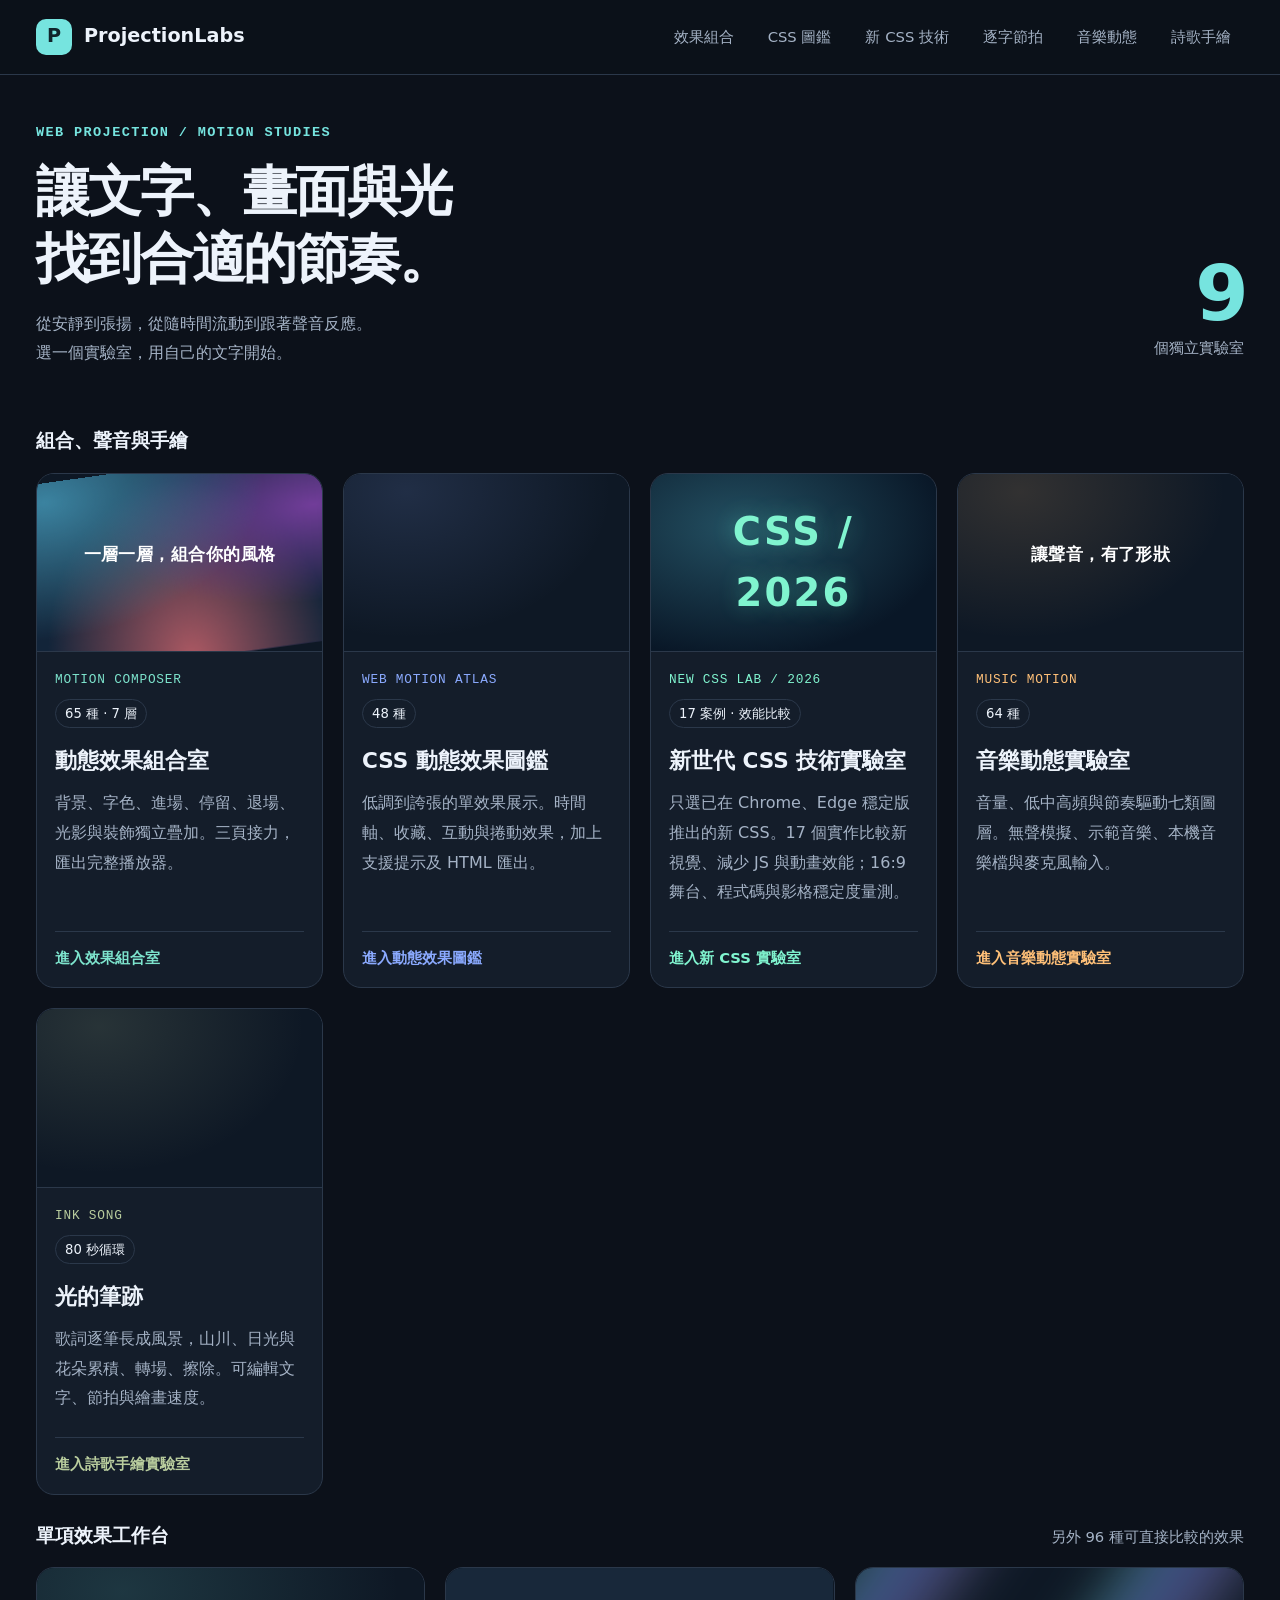
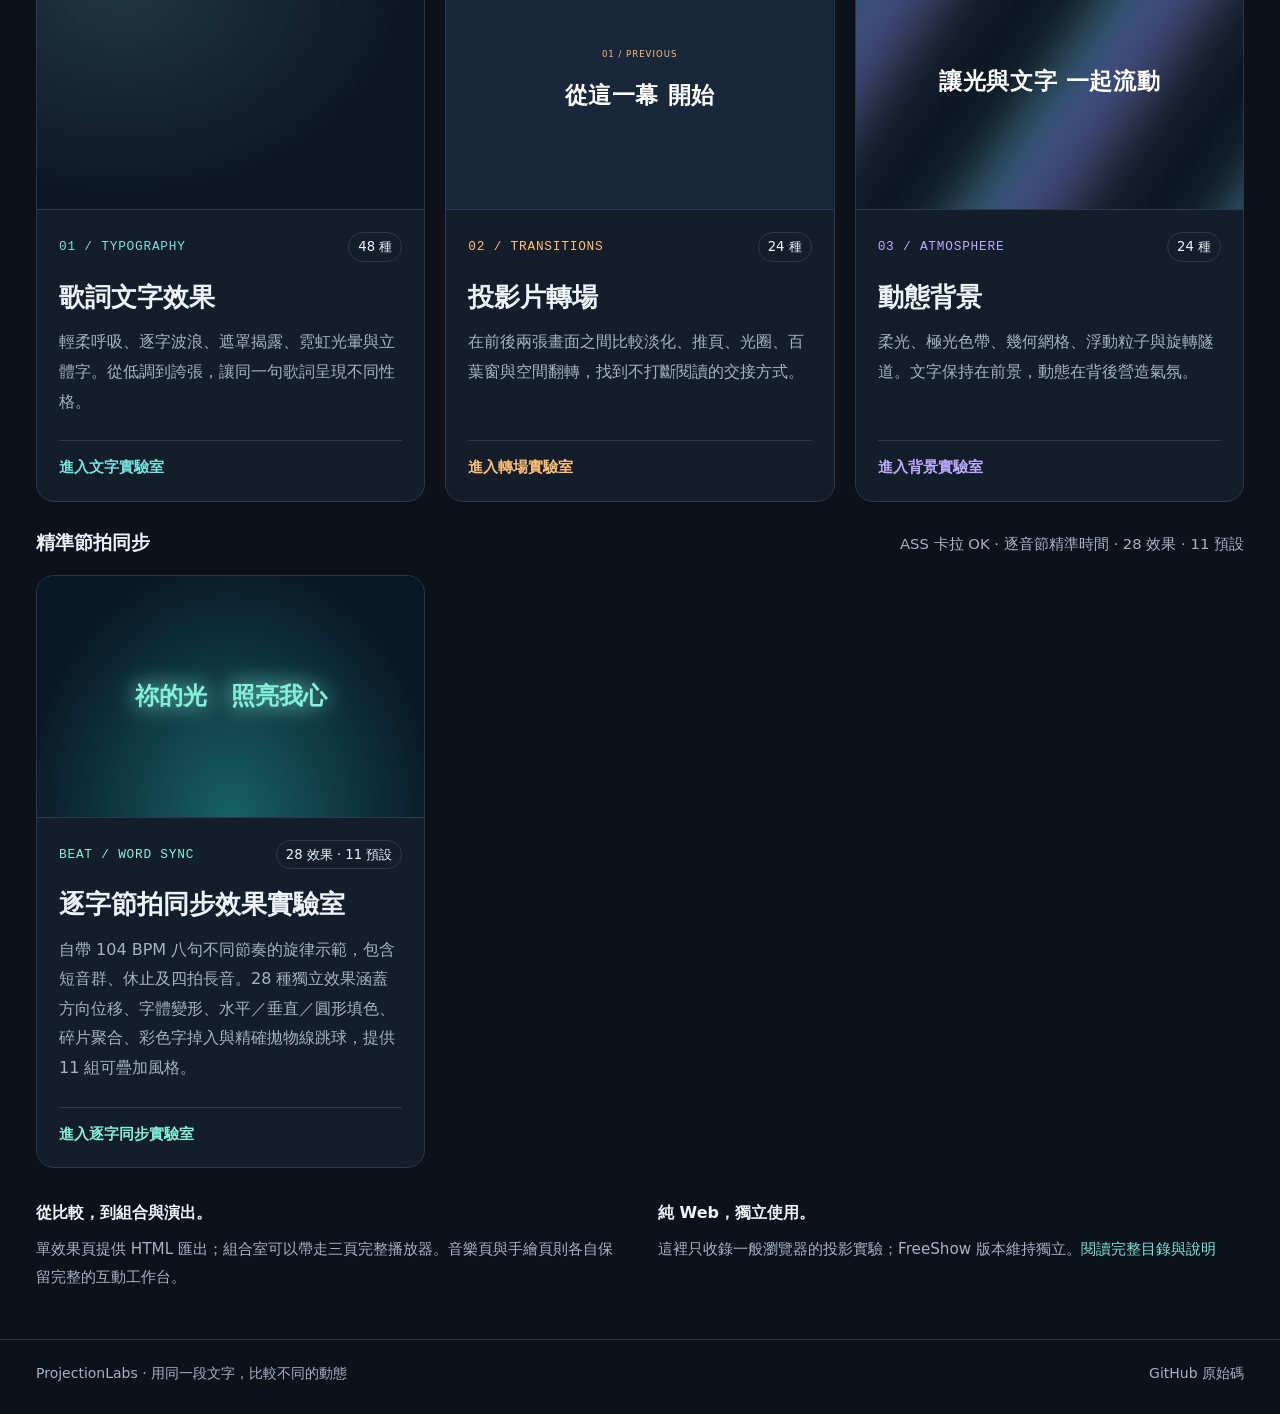
==== index.html @ fffbc701 "docs: register new CSS laboratory in ProjectionLabs directory" ====
<!doctype html>
<html lang="zh-Hant">
<head><meta charset="utf-8"><meta name="viewport" content="width=device-width,initial-scale=1"><title>ProjectionLabs · 投影效果實驗室</title><meta name="description" content="九個 Web 投影效果實驗室：效果組合、CSS 圖鑑、聲音動態、詩歌手繪、歌詞文字、投影片轉場與動態背景。"><link rel="icon" type="image/svg+xml" href="assets/favicon.svg"><link rel="stylesheet" href="assets/theme.css"><link rel="stylesheet" href="assets/home.css?v=20261011-3"></head>
<body>
<header class="site-header"><div class="container header-inner"><a class="brand" href="./"><span class="brand-mark" aria-hidden="true">P</span>ProjectionLabs</a><nav class="site-nav" aria-label="實驗室導覽"><a href="composer/">效果組合</a><a href="motion-atlas/">CSS 圖鑑</a><a href="new-css/">新 CSS 技術</a><a href="lyrics-beat-sync/">逐字節拍</a><a href="music-motion/">音樂動態</a><a href="ink-song/">詩歌手繪</a></nav></div></header>
<main class="container"><div class="home-intro"><div><p class="overline">WEB PROJECTION / MOTION STUDIES</p><h1>讓文字、畫面與光<br>找到合適的節奏。</h1><p class="intro-text">從安靜到張揚，從隨時間流動到跟著聲音反應。<br>選一個實驗室，用自己的文字開始。</p></div><div class="collection-count"><strong>9</strong><span>個獨立實驗室</span></div></div>
<h2 class="section-heading">組合、聲音與手繪</h2>
<div class="lab-cards imported">
<a class="lab-link" href="composer/" style="--card-accent:#7de4cd"><div class="lab-preview" id="preview-composer" aria-hidden="true"><span class="fallback">一層一層，組合你的風格</span></div><div class="lab-card-body"><div class="lab-card-top"><span class="lab-code">MOTION COMPOSER</span><span class="badge">65 種 · 7 層</span></div><h2>動態效果組合室</h2><p>背景、字色、進場、停留、退場、光影與裝飾獨立疊加。三頁接力，匯出完整播放器。</p><span class="enter">進入效果組合室</span></div></a>
<a class="lab-link" href="motion-atlas/" style="--card-accent:#8baaff"><div class="lab-preview" id="preview-motion-atlas" aria-hidden="true"><span class="fallback">看見每一格的變化</span></div><div class="lab-card-body"><div class="lab-card-top"><span class="lab-code">WEB MOTION ATLAS</span><span class="badge">48 種</span></div><h2>CSS 動態效果圖鑑</h2><p>低調到誇張的單效果展示。時間軸、收藏、互動與捲動效果，加上支援提示及 HTML 匯出。</p><span class="enter">進入動態效果圖鑑</span></div></a>
<a class="lab-link" href="new-css/" style="--card-accent:#80f4cf"><div class="lab-preview" aria-hidden="true" style="background:radial-gradient(ellipse at 30% 30%,#234f61,#091727 75%);display:grid;place-items:center"><span class="fallback" style="font-size:clamp(26px,3vw,40px);font-weight:900;letter-spacing:.06em;text-shadow:0 0 22px #56efc355">CSS / 2026</span></div><div class="lab-card-body"><div class="lab-card-top"><span class="lab-code">NEW CSS LAB / 2026</span><span class="badge">17 案例 · 效能比較</span></div><h2>新世代 CSS 技術實驗室</h2><p>只選已在 Chrome、Edge 穩定版推出的新 CSS。17 個實作比較新視覺、減少 JS 與動畫效能；16:9 舞台、程式碼與影格穩定度量測。</p><span class="enter">進入新 CSS 實驗室</span></div></a>
<a class="lab-link" href="music-motion/" style="--card-accent:#ffc078"><div class="lab-preview" id="preview-music-motion" aria-hidden="true"><span class="fallback">讓聲音，有了形狀</span></div><div class="lab-card-body"><div class="lab-card-top"><span class="lab-code">MUSIC MOTION</span><span class="badge">64 種</span></div><h2>音樂動態實驗室</h2><p>音量、低中高頻與節奏驅動七類圖層。無聲模擬、示範音樂、本機音樂檔與麥克風輸入。</p><span class="enter">進入音樂動態實驗室</span></div></a>
<a class="lab-link" href="ink-song/" style="--card-accent:#b9cd9e"><div class="lab-preview" id="preview-ink-song" aria-hidden="true"><span class="fallback">一筆一畫，跟著節拍</span></div><div class="lab-card-body"><div class="lab-card-top"><span class="lab-code">INK SONG</span><span class="badge">80 秒循環</span></div><h2>光的筆跡</h2><p>歌詞逐筆長成風景，山川、日光與花朵累積、轉場、擦除。可編輯文字、節拍與繪畫速度。</p><span class="enter">進入詩歌手繪實驗室</span></div></a>
</div>
<h2 class="section-heading">單項效果工作台 <span>另外 96 種可直接比較的效果</span></h2>
<div class="lab-cards">
<a class="lab-link" href="lyrics/" style="--card-accent:#76e4df"><div class="lab-preview" id="preview-lyrics" aria-hidden="true"><span class="fallback">讓每個字 有自己的光</span></div><div class="lab-card-body"><div class="lab-card-top"><span class="lab-code">01 / TYPOGRAPHY</span><span class="badge">48 種</span></div><h2>歌詞文字效果</h2><p>輕柔呼吸、逐字波浪、遮罩揭露、霓虹光暈與立體字。從低調到誇張，讓同一句歌詞呈現不同性格。</p><span class="enter">進入文字實驗室</span></div></a>
<a class="lab-link" href="transitions/" style="--card-accent:#ffc078"><div class="lab-preview" id="preview-transitions" aria-hidden="true"><span class="fallback">讓每一幕 成為回憶</span></div><div class="lab-card-body"><div class="lab-card-top"><span class="lab-code">02 / TRANSITIONS</span><span class="badge">24 種</span></div><h2>投影片轉場</h2><p>在前後兩張畫面之間比較淡化、推頁、光圈、百葉窗與空間翻轉，找到不打斷閱讀的交接方式。</p><span class="enter">進入轉場實驗室</span></div></a>
<a class="lab-link" href="backgrounds/" style="--card-accent:#beabff"><div class="lab-preview" id="preview-backgrounds" aria-hidden="true"><span class="fallback">讓光與文字 一起流動</span></div><div class="lab-card-body"><div class="lab-card-top"><span class="lab-code">03 / ATMOSPHERE</span><span class="badge">24 種</span></div><h2>動態背景</h2><p>柔光、極光色帶、幾何網格、浮動粒子與旋轉隧道。文字保持在前景，動態在背後營造氣氛。</p><span class="enter">進入背景實驗室</span></div></a>
</div>
<h2 class="section-heading">精準節拍同步 <span>ASS 卡拉 OK · 逐音節精準時間 · 28 效果 · 11 預設</span></h2>
<div class="lab-cards">
<a class="lab-link" href="lyrics-beat-sync/" style="--card-accent:#84f0da"><div class="lab-preview" style="background:radial-gradient(ellipse at 50% 100%,#176064,#091927 75%)"><span class="fallback" style="text-shadow:0 0 22px #85f4dd">祢的光　照亮我心</span></div><div class="lab-card-body"><div class="lab-card-top"><span class="lab-code">BEAT / WORD SYNC</span><span class="badge">28 效果 · 11 預設</span></div><h2>逐字節拍同步效果實驗室</h2><p>自帶 104 BPM 八句不同節奏的旋律示範，包含短音群、休止及四拍長音。28 種獨立效果涵蓋方向位移、字體變形、水平／垂直／圓形填色、碎片聚合、彩色字掉入與精確拋物線跳球，提供 11 組可疊加風格。</p><span class="enter">進入逐字同步實驗室</span></div></a>
</div>
<div class="home-notes"><p><strong>從比較，到組合與演出。</strong>單效果頁提供 HTML 匯出；組合室可以帶走三頁完整播放器。音樂頁與手繪頁則各自保留完整的互動工作台。</p><p><strong>純 Web，獨立使用。</strong>這裡只收錄一般瀏覽器的投影實驗；FreeShow 版本維持獨立。<a href="https://github.com/ChrisTorng/ProjectionLabs#readme">閱讀完整目錄與說明</a></p></div>
</main><footer class="site-footer"><div class="container footer-inner"><span>ProjectionLabs · 用同一段文字，比較不同的動態</span><a href="https://github.com/ChrisTorng/ProjectionLabs">GitHub 原始碼</a></div></footer><script type="module" src="assets/home.js?v=20261011-3"></script>
</body></html>
---- assets/theme.css ----
:root{color-scheme:dark;--bg:#0c111a;--panel:#141d2a;--input:#0d1622;--text:#edf3fb;--muted:#a5b3c6;--border:#2b384a;--accent:#76e4df;--duration:4s;--font-size:6cqw;--stagger:.065s;--easing:ease-in-out}*{box-sizing:border-box}html{scroll-behavior:smooth}body{margin:0;background:var(--bg);color:var(--text);font:400 16px/1.6 system-ui,-apple-system,'Segoe UI','Noto Sans TC',sans-serif}a{color:var(--accent);text-decoration:none}a:hover{text-decoration:underline}button,input,textarea,select{font:inherit}button{cursor:pointer;border:1px solid var(--border);background:var(--panel);color:var(--text);border-radius:9px;padding:9px 14px;min-height:42px}button:hover{background:#203046}button:disabled{cursor:default;opacity:.5}.primary{color:#0d2325;background:var(--accent);border-color:var(--accent);font-weight:650}.primary:hover{filter:brightness(1.08);background:var(--accent)}input[type=search],textarea,select{background:var(--input);color:var(--text);border:1px solid var(--border);border-radius:9px;padding:10px 12px;min-height:42px}input[type=range]{width:100%;accent-color:var(--accent)}:focus-visible{outline:3px solid var(--accent);outline-offset:4px}.container{max-width:1500px;margin:0 auto;padding:0 36px}.site-header{border-bottom:1px solid var(--border);background:#0c111ae8}.header-inner{display:flex;justify-content:space-between;align-items:center;gap:24px;padding-top:18px;padding-bottom:18px}.brand{display:flex;align-items:center;gap:12px;color:var(--text);font-weight:750;font-size:1.2rem;white-space:nowrap}.brand:hover{text-decoration:none}.brand-mark{display:grid;place-items:center;width:36px;height:36px;border-radius:10px;background:var(--accent);color:#10242b;font-size:1.2rem}.site-nav{display:flex;gap:8px;flex-wrap:wrap}.site-nav a{color:var(--muted);font-size:.925rem;padding:7px 13px;border-radius:8px}.site-nav a[aria-current=page]{background:var(--panel);color:var(--accent)}.site-nav a:hover{text-decoration:none;background:var(--panel);color:var(--text)}.page-title{margin-top:30px}.page-title .overline{font:600 .85rem/1.5 ui-monospace,monospace;color:var(--accent);letter-spacing:.13em;margin:0 0 8px}.page-title h1{font-size:clamp(1.8rem,3vw,2.6rem);letter-spacing:-.035em;line-height:1.35;margin:0}.page-title p{color:var(--muted);margin:10px 0 0;max-width:760px}.badge{border:1px solid var(--border);border-radius:999px;padding:3px 9px;font-size:.825rem;white-space:nowrap}.site-footer{border-top:1px solid var(--border);margin-top:48px;padding:22px 0 30px;color:var(--muted);font-size:.875rem}.footer-inner{display:flex;justify-content:space-between;gap:20px;flex-wrap:wrap}.footer-inner a{color:var(--muted)}.visually-hidden{position:absolute;width:1px;height:1px;overflow:hidden;clip-path:inset(50%);white-space:nowrap}.error-box{padding:24px;border:1px solid #b57751;border-radius:12px;color:#ffd0a4}
@media(max-width:800px){.container{padding:0 20px}.header-inner{flex-direction:column;align-items:start;gap:12px}.site-nav{gap:4px}.site-nav a{padding:6px 10px}.page-title{margin-top:24px}}
@media(max-width:420px){.container{padding:0 14px}.site-nav a{font-size:.875rem;padding:6px 8px}}
@media(prefers-reduced-motion:reduce){html{scroll-behavior:auto}*,*::before,*::after{transition:none!important}}
---- assets/home.css ----
.home-intro{display:flex;justify-content:space-between;align-items:end;gap:30px;padding:48px 0 32px}.overline{font:600 .85rem/1.5 ui-monospace,monospace;letter-spacing:.1em;color:var(--accent);margin:0 0 15px}.home-intro h1{font-size:clamp(2rem,4.2vw,3.6rem);line-height:1.25;letter-spacing:-.04em;margin:0}.intro-text{color:var(--muted);margin:18px 0 0;line-height:1.8}.collection-count{text-align:right;display:flex;flex-direction:column;padding-bottom:8px}.collection-count strong{font-size:4.8rem;line-height:1.1;color:var(--accent);font-weight:600;letter-spacing:-.06em}.collection-count span{color:var(--muted);font-size:.925rem}.lab-cards{display:grid;grid-template-columns:repeat(3,minmax(0,1fr));gap:20px}.lab-link{color:var(--text);background:var(--panel);border:1px solid var(--border);border-radius:18px;overflow:hidden;display:flex;flex-direction:column;transition:transform .18s,border-color .18s}.lab-link:hover{text-decoration:none;transform:translateY(-4px);border-color:var(--card-accent)}.lab-preview{aspect-ratio:16/10;overflow:hidden;position:relative;border-bottom:1px solid var(--border);--accent:var(--card-accent);background:#0e1825;display:grid;place-items:center}.fallback{font-size:1.5rem;font-weight:700;color:var(--card-accent);padding:20px;text-align:center}.lab-card-body{padding:22px;display:flex;flex-direction:column;flex:1}.lab-card-top{display:flex;justify-content:space-between;gap:10px;align-items:center}.lab-code{font:500 .8rem/1.5 ui-monospace,monospace;color:var(--card-accent);letter-spacing:.06em}.lab-card-body h2{font-size:1.6rem;line-height:1.4;margin:18px 0 12px}.lab-card-body p{color:var(--muted);font-size:1rem;line-height:1.85;margin:0 0 24px}.enter{margin-top:auto;color:var(--card-accent);font-size:.925rem;font-weight:600;padding-top:14px;border-top:1px solid var(--border)}.home-notes{display:grid;grid-template-columns:1fr 1fr;gap:36px;margin-top:30px;color:var(--muted);font-size:.95rem;line-height:1.85}.home-notes p{margin:0}.home-notes strong{display:block;color:var(--text);margin-bottom:7px;font-size:1rem}
.section-heading{display:flex;align-items:baseline;justify-content:space-between;gap:14px;flex-wrap:wrap;font-size:1.2rem;margin:26px 0 16px}.section-heading span{font-size:.925rem;color:var(--muted);font-weight:400}.lab-cards.imported{grid-template-columns:repeat(4,minmax(0,1fr))}.imported .lab-card-body{padding:18px}.imported .lab-card-top{flex-direction:column;align-items:start}.imported .lab-card-body h2{font-size:1.35rem}
@media(max-width:1100px){.lab-cards.imported{grid-template-columns:repeat(2,minmax(0,1fr))}}
@media(max-width:1000px){.lab-cards{gap:14px}.lab-card-body{padding:18px}.lab-card-top{align-items:start;flex-direction:column}.lab-card-body h2{font-size:1.4rem}}
@media(max-width:700px){.home-intro{padding-top:30px;align-items:start}.collection-count strong{font-size:3rem}.collection-count span{max-width:100px}.lab-cards,.lab-cards.imported{grid-template-columns:1fr}.lab-preview{aspect-ratio:16/8}.lab-card-top{flex-direction:row}.home-notes{grid-template-columns:1fr;gap:20px}}
@media(max-width:420px){.home-intro{flex-direction:column;gap:20px}.collection-count{flex-direction:row;gap:14px;align-items:center;text-align:left}.collection-count span{max-width:none}.home-intro h1{font-size:2rem}.lab-preview{aspect-ratio:16/9}}
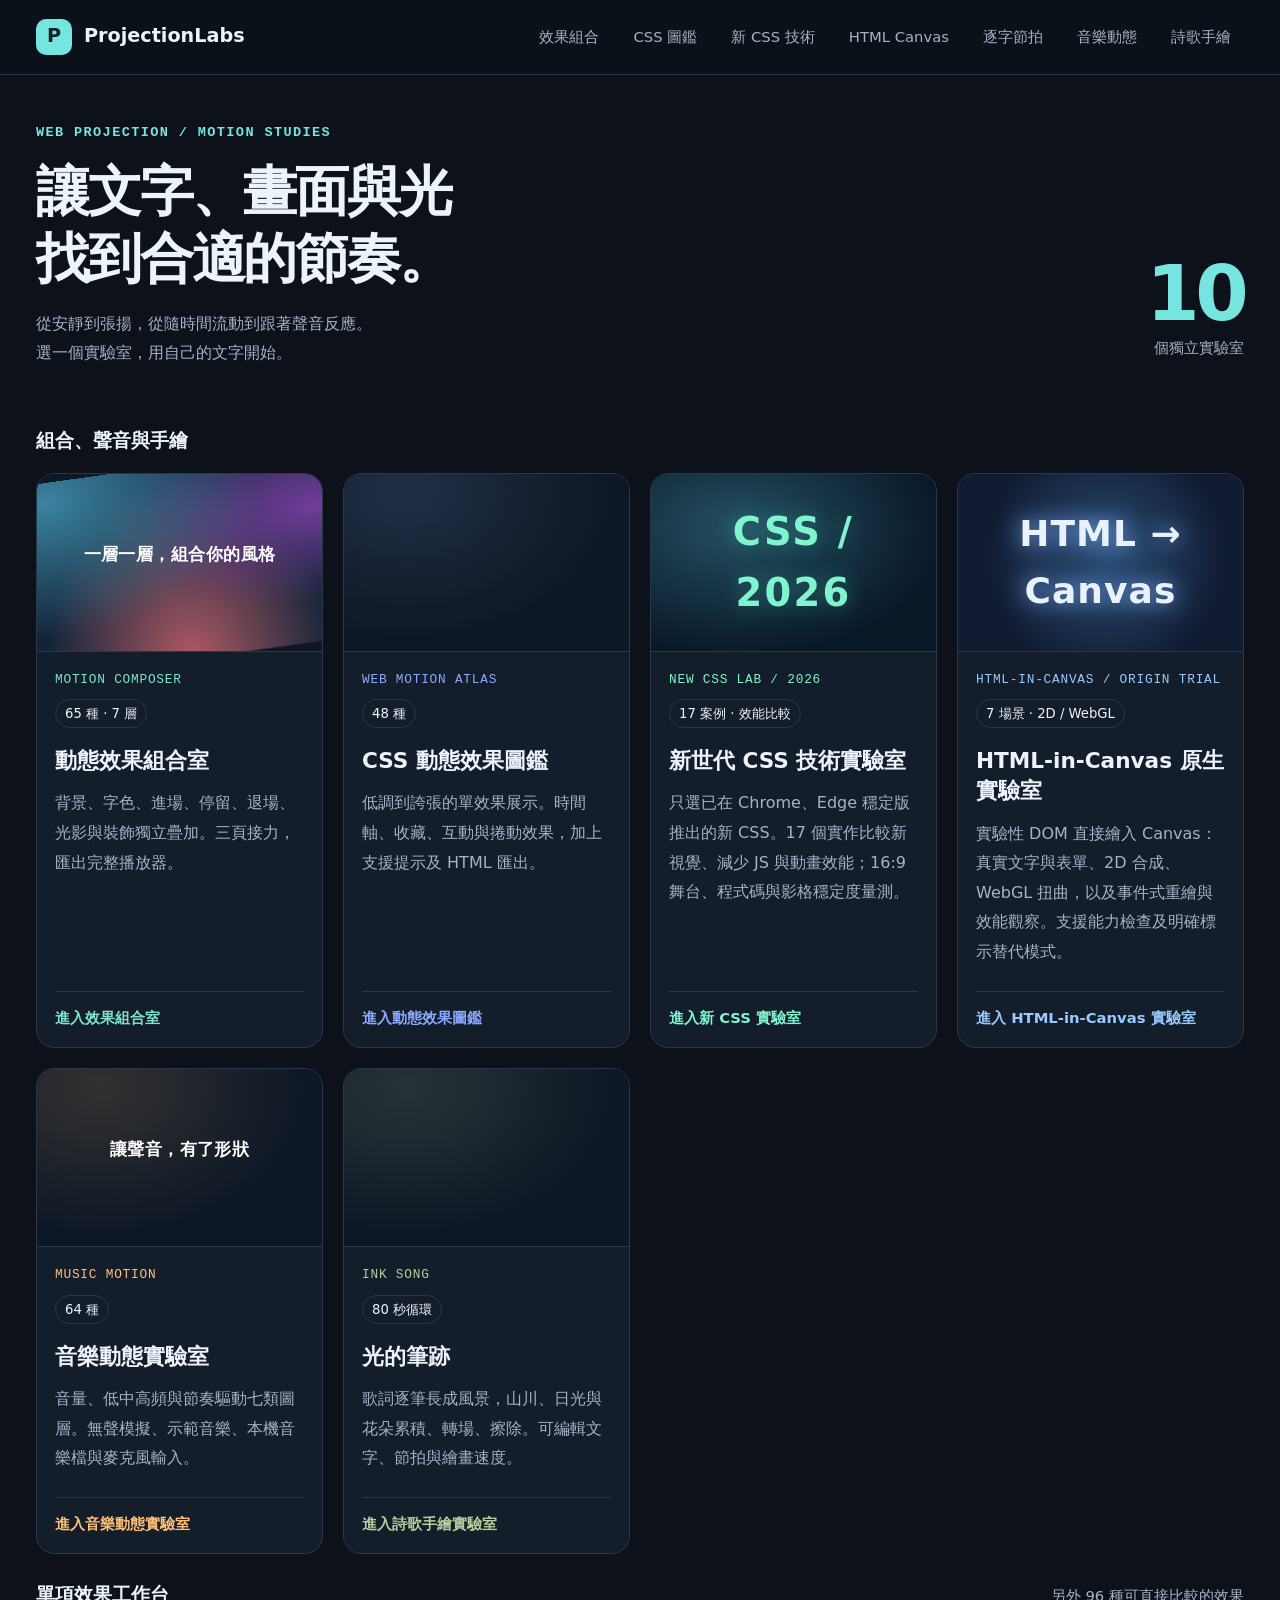
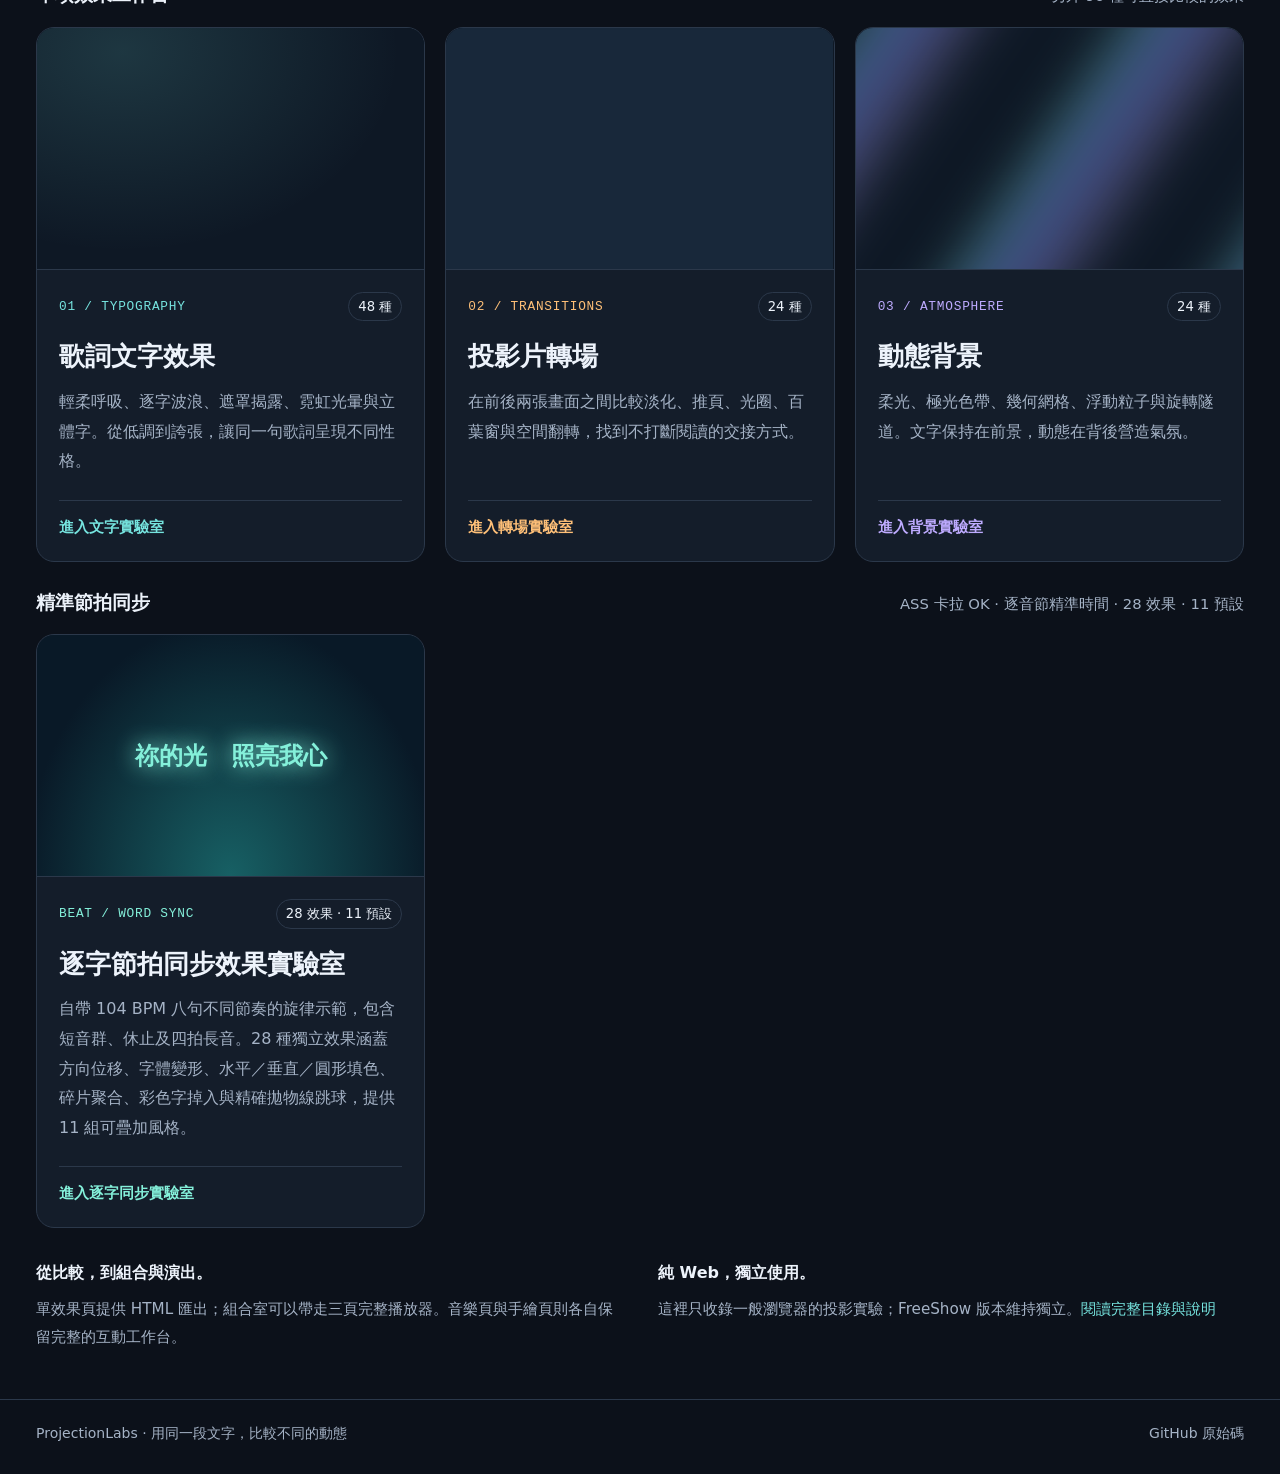
==== commit 6a338ed9: "docs: register dedicated experimental HTML-in-Canvas laboratory" ====
--- a/index.html
+++ b/index.html
@@ -1,14 +1,15 @@
 <!doctype html>
 <html lang="zh-Hant">
-<head><meta charset="utf-8"><meta name="viewport" content="width=device-width,initial-scale=1"><title>ProjectionLabs · 投影效果實驗室</title><meta name="description" content="九個 Web 投影效果實驗室：效果組合、CSS 圖鑑、聲音動態、詩歌手繪、歌詞文字、投影片轉場與動態背景。"><link rel="icon" type="image/svg+xml" href="assets/favicon.svg"><link rel="stylesheet" href="assets/theme.css"><link rel="stylesheet" href="assets/home.css?v=20261011-3"></head>
+<head><meta charset="utf-8"><meta name="viewport" content="width=device-width,initial-scale=1"><title>ProjectionLabs · 投影效果實驗室</title><meta name="description" content="十個 Web 投影效果實驗室：效果組合、CSS 圖鑑、聲音動態、詩歌手繪、歌詞文字、投影片轉場與動態背景。"><link rel="icon" type="image/svg+xml" href="assets/favicon.svg"><link rel="stylesheet" href="assets/theme.css"><link rel="stylesheet" href="assets/home.css?v=20261011-3"></head>
 <body>
-<header class="site-header"><div class="container header-inner"><a class="brand" href="./"><span class="brand-mark" aria-hidden="true">P</span>ProjectionLabs</a><nav class="site-nav" aria-label="實驗室導覽"><a href="composer/">效果組合</a><a href="motion-atlas/">CSS 圖鑑</a><a href="new-css/">新 CSS 技術</a><a href="lyrics-beat-sync/">逐字節拍</a><a href="music-motion/">音樂動態</a><a href="ink-song/">詩歌手繪</a></nav></div></header>
-<main class="container"><div class="home-intro"><div><p class="overline">WEB PROJECTION / MOTION STUDIES</p><h1>讓文字、畫面與光<br>找到合適的節奏。</h1><p class="intro-text">從安靜到張揚，從隨時間流動到跟著聲音反應。<br>選一個實驗室，用自己的文字開始。</p></div><div class="collection-count"><strong>9</strong><span>個獨立實驗室</span></div></div>
+<header class="site-header"><div class="container header-inner"><a class="brand" href="./"><span class="brand-mark" aria-hidden="true">P</span>ProjectionLabs</a><nav class="site-nav" aria-label="實驗室導覽"><a href="composer/">效果組合</a><a href="motion-atlas/">CSS 圖鑑</a><a href="new-css/">新 CSS 技術</a><a href="html-in-canvas/">HTML Canvas</a><a href="lyrics-beat-sync/">逐字節拍</a><a href="music-motion/">音樂動態</a><a href="ink-song/">詩歌手繪</a></nav></div></header>
+<main class="container"><div class="home-intro"><div><p class="overline">WEB PROJECTION / MOTION STUDIES</p><h1>讓文字、畫面與光<br>找到合適的節奏。</h1><p class="intro-text">從安靜到張揚，從隨時間流動到跟著聲音反應。<br>選一個實驗室，用自己的文字開始。</p></div><div class="collection-count"><strong>10</strong><span>個獨立實驗室</span></div></div>
 <h2 class="section-heading">組合、聲音與手繪</h2>
 <div class="lab-cards imported">
 <a class="lab-link" href="composer/" style="--card-accent:#7de4cd"><div class="lab-preview" id="preview-composer" aria-hidden="true"><span class="fallback">一層一層，組合你的風格</span></div><div class="lab-card-body"><div class="lab-card-top"><span class="lab-code">MOTION COMPOSER</span><span class="badge">65 種 · 7 層</span></div><h2>動態效果組合室</h2><p>背景、字色、進場、停留、退場、光影與裝飾獨立疊加。三頁接力，匯出完整播放器。</p><span class="enter">進入效果組合室</span></div></a>
 <a class="lab-link" href="motion-atlas/" style="--card-accent:#8baaff"><div class="lab-preview" id="preview-motion-atlas" aria-hidden="true"><span class="fallback">看見每一格的變化</span></div><div class="lab-card-body"><div class="lab-card-top"><span class="lab-code">WEB MOTION ATLAS</span><span class="badge">48 種</span></div><h2>CSS 動態效果圖鑑</h2><p>低調到誇張的單效果展示。時間軸、收藏、互動與捲動效果，加上支援提示及 HTML 匯出。</p><span class="enter">進入動態效果圖鑑</span></div></a>
 <a class="lab-link" href="new-css/" style="--card-accent:#80f4cf"><div class="lab-preview" aria-hidden="true" style="background:radial-gradient(ellipse at 30% 30%,#234f61,#091727 75%);display:grid;place-items:center"><span class="fallback" style="font-size:clamp(26px,3vw,40px);font-weight:900;letter-spacing:.06em;text-shadow:0 0 22px #56efc355">CSS / 2026</span></div><div class="lab-card-body"><div class="lab-card-top"><span class="lab-code">NEW CSS LAB / 2026</span><span class="badge">17 案例 · 效能比較</span></div><h2>新世代 CSS 技術實驗室</h2><p>只選已在 Chrome、Edge 穩定版推出的新 CSS。17 個實作比較新視覺、減少 JS 與動畫效能；16:9 舞台、程式碼與影格穩定度量測。</p><span class="enter">進入新 CSS 實驗室</span></div></a>
+<a class="lab-link" href="html-in-canvas/" style="--card-accent:#99caff"><div class="lab-preview" aria-hidden="true" style="background:radial-gradient(circle at 52% 46%,#294c75,#111c32 68%);display:grid;place-items:center"><span class="fallback" style="font-size:clamp(24px,3vw,36px);font-weight:900;letter-spacing:.03em;color:#e9f1ff;text-shadow:0 0 22px #82b4ff">HTML → Canvas</span></div><div class="lab-card-body"><div class="lab-card-top"><span class="lab-code">HTML-IN-CANVAS / ORIGIN TRIAL</span><span class="badge">7 場景 · 2D / WebGL</span></div><h2>HTML-in-Canvas 原生實驗室</h2><p>實驗性 DOM 直接繪入 Canvas：真實文字與表單、2D 合成、WebGL 扭曲，以及事件式重繪與效能觀察。支援能力檢查及明確標示替代模式。</p><span class="enter">進入 HTML-in-Canvas 實驗室</span></div></a>
 <a class="lab-link" href="music-motion/" style="--card-accent:#ffc078"><div class="lab-preview" id="preview-music-motion" aria-hidden="true"><span class="fallback">讓聲音，有了形狀</span></div><div class="lab-card-body"><div class="lab-card-top"><span class="lab-code">MUSIC MOTION</span><span class="badge">64 種</span></div><h2>音樂動態實驗室</h2><p>音量、低中高頻與節奏驅動七類圖層。無聲模擬、示範音樂、本機音樂檔與麥克風輸入。</p><span class="enter">進入音樂動態實驗室</span></div></a>
 <a class="lab-link" href="ink-song/" style="--card-accent:#b9cd9e"><div class="lab-preview" id="preview-ink-song" aria-hidden="true"><span class="fallback">一筆一畫，跟著節拍</span></div><div class="lab-card-body"><div class="lab-card-top"><span class="lab-code">INK SONG</span><span class="badge">80 秒循環</span></div><h2>光的筆跡</h2><p>歌詞逐筆長成風景，山川、日光與花朵累積、轉場、擦除。可編輯文字、節拍與繪畫速度。</p><span class="enter">進入詩歌手繪實驗室</span></div></a>
 </div>
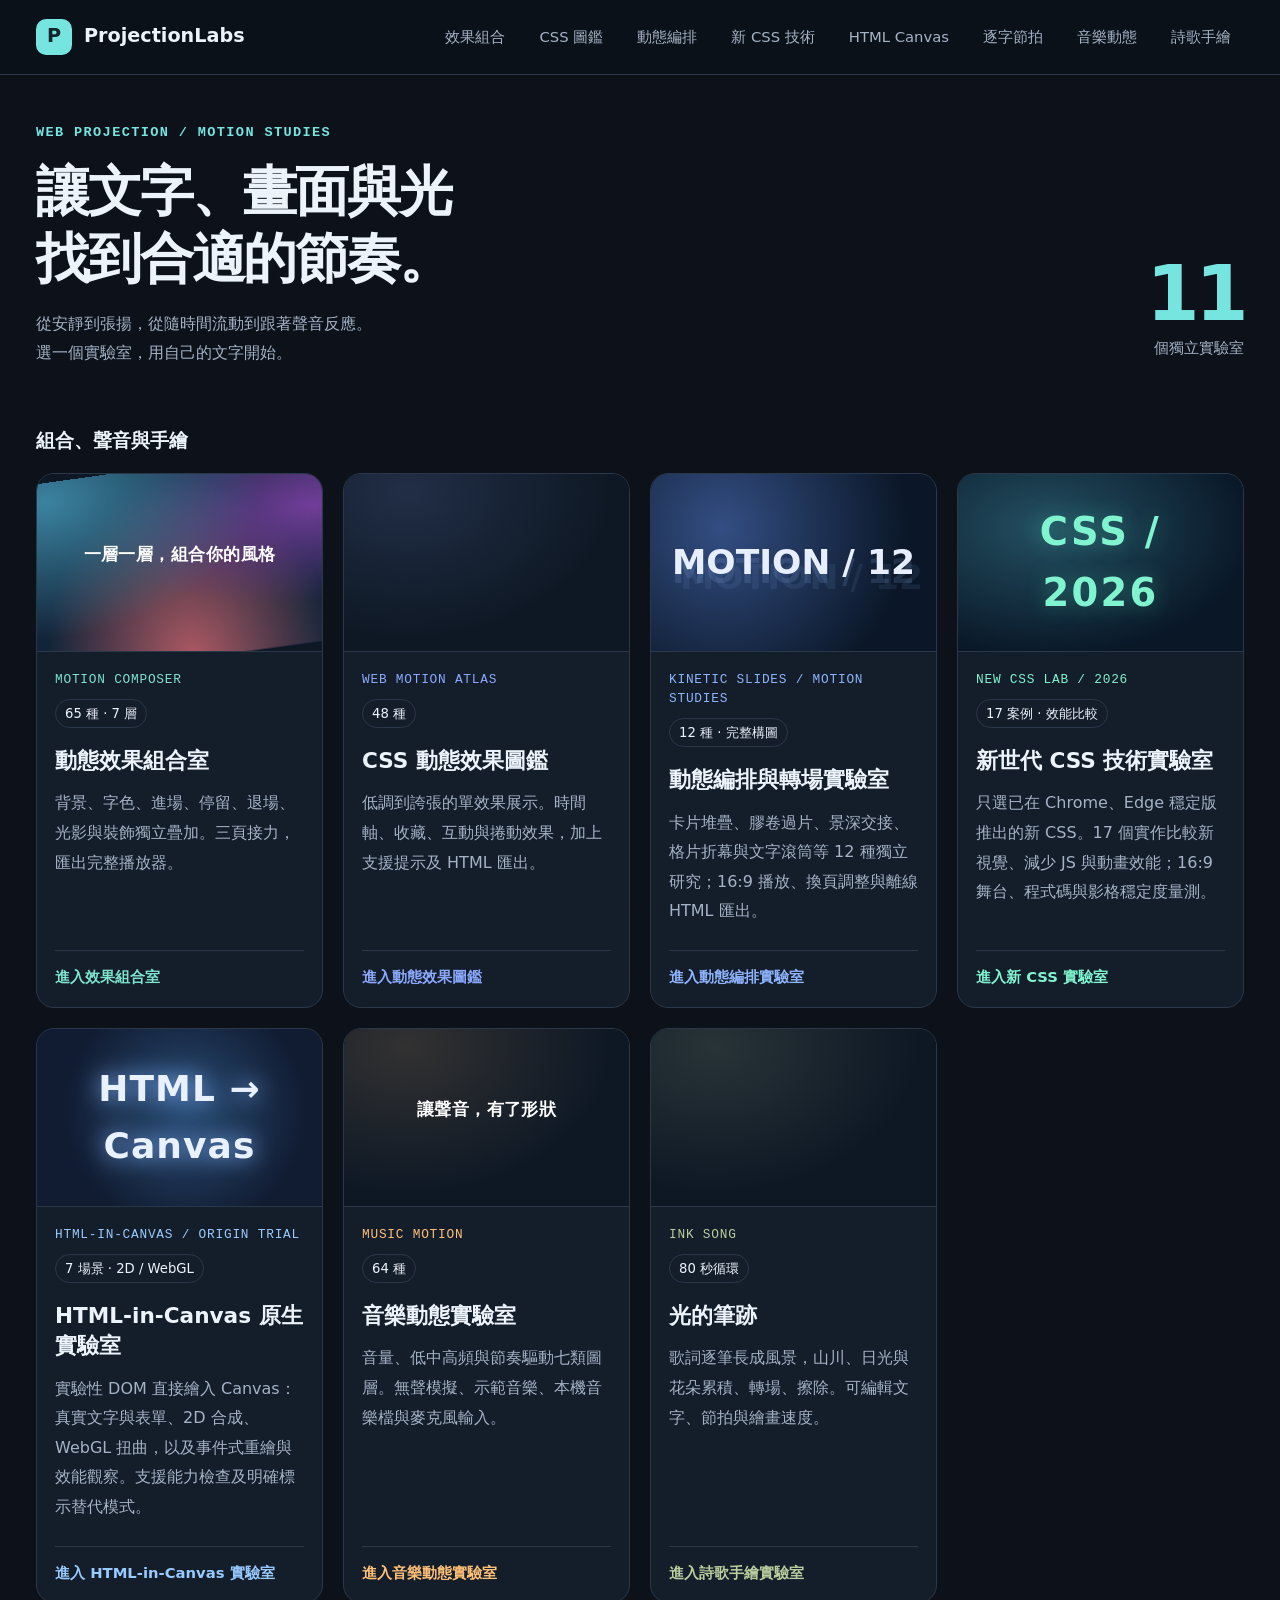
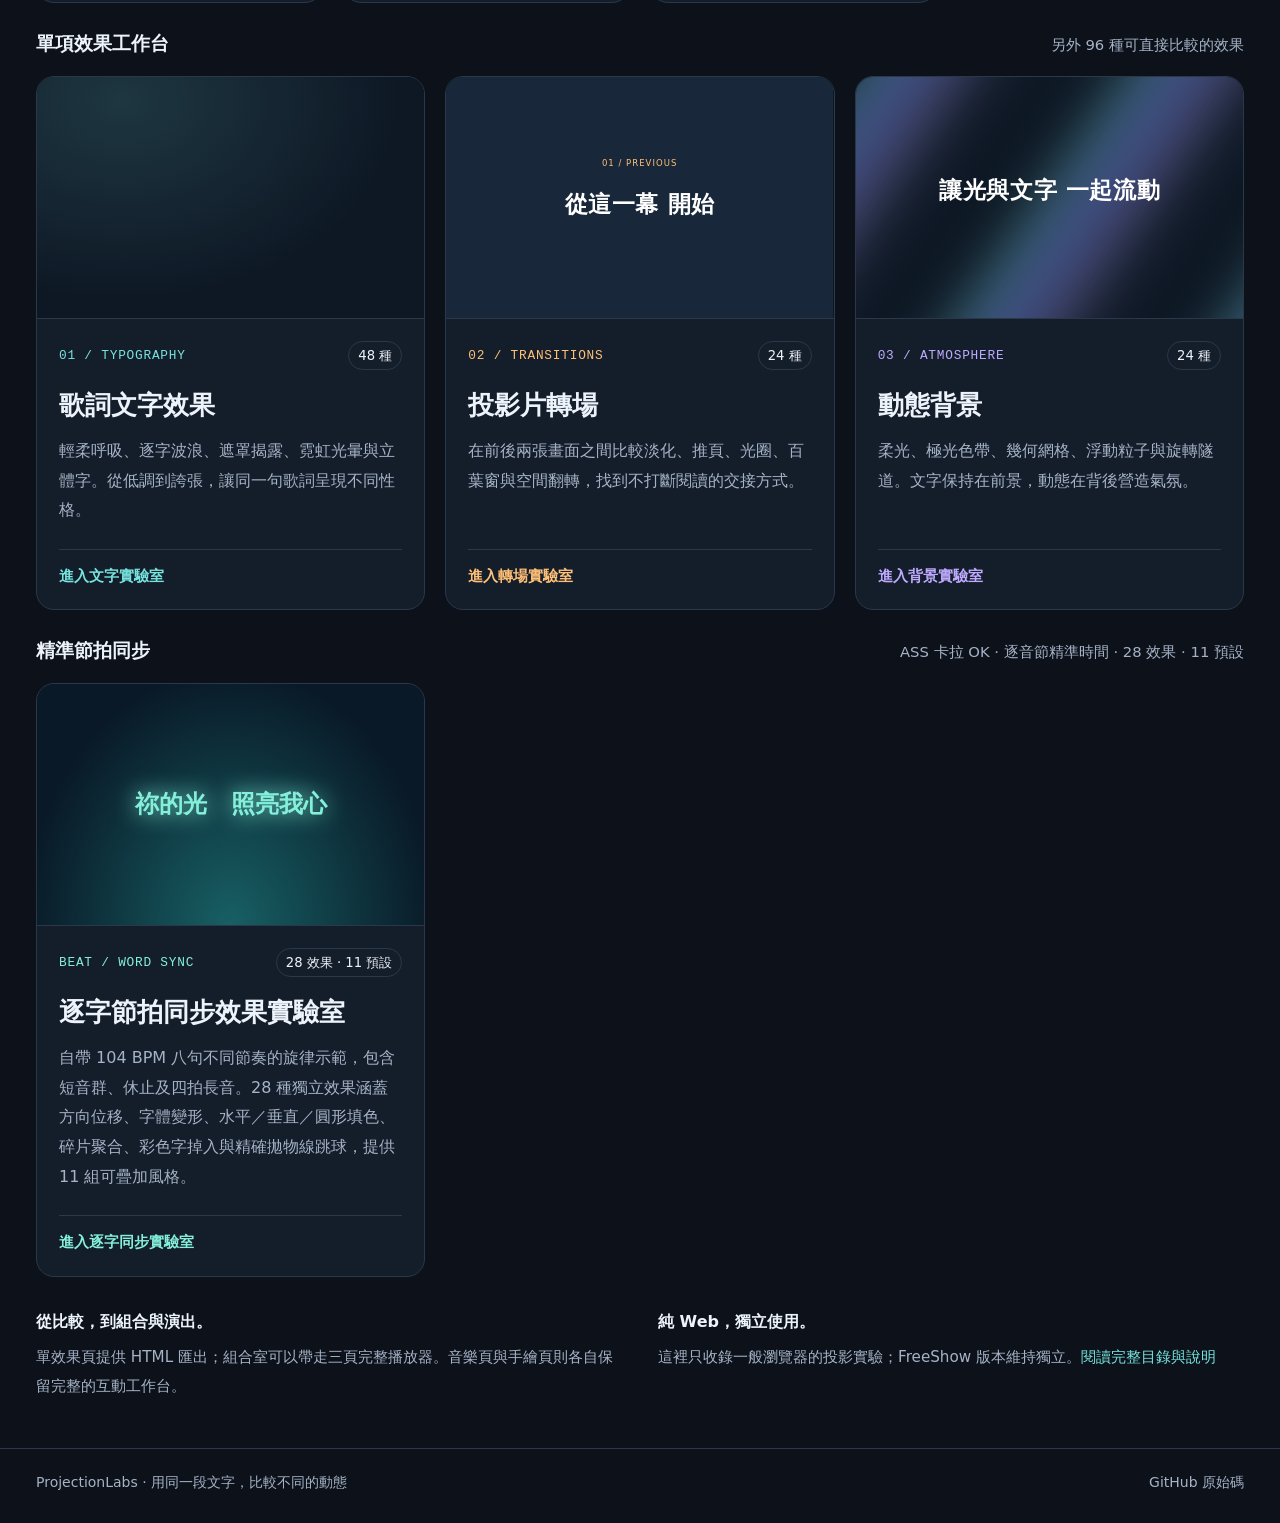
==== commit e0da6e52: "feat: add kinetic slide lab to homepage navigation and gallery" ====
--- a/index.html
+++ b/index.html
@@ -1,13 +1,14 @@
 <!doctype html>
 <html lang="zh-Hant">
-<head><meta charset="utf-8"><meta name="viewport" content="width=device-width,initial-scale=1"><title>ProjectionLabs · 投影效果實驗室</title><meta name="description" content="十個 Web 投影效果實驗室：效果組合、CSS 圖鑑、聲音動態、詩歌手繪、歌詞文字、投影片轉場與動態背景。"><link rel="icon" type="image/svg+xml" href="assets/favicon.svg"><link rel="stylesheet" href="assets/theme.css"><link rel="stylesheet" href="assets/home.css?v=20261011-3"></head>
+<head><meta charset="utf-8"><meta name="viewport" content="width=device-width,initial-scale=1"><title>ProjectionLabs · 投影效果實驗室</title><meta name="description" content="十一個 Web 投影效果實驗室：效果組合、CSS 圖鑑、聲音動態、詩歌手繪、歌詞文字、投影片轉場與動態背景。"><link rel="icon" type="image/svg+xml" href="assets/favicon.svg"><link rel="stylesheet" href="assets/theme.css"><link rel="stylesheet" href="assets/home.css?v=20261011-3"></head>
 <body>
-<header class="site-header"><div class="container header-inner"><a class="brand" href="./"><span class="brand-mark" aria-hidden="true">P</span>ProjectionLabs</a><nav class="site-nav" aria-label="實驗室導覽"><a href="composer/">效果組合</a><a href="motion-atlas/">CSS 圖鑑</a><a href="new-css/">新 CSS 技術</a><a href="html-in-canvas/">HTML Canvas</a><a href="lyrics-beat-sync/">逐字節拍</a><a href="music-motion/">音樂動態</a><a href="ink-song/">詩歌手繪</a></nav></div></header>
-<main class="container"><div class="home-intro"><div><p class="overline">WEB PROJECTION / MOTION STUDIES</p><h1>讓文字、畫面與光<br>找到合適的節奏。</h1><p class="intro-text">從安靜到張揚，從隨時間流動到跟著聲音反應。<br>選一個實驗室，用自己的文字開始。</p></div><div class="collection-count"><strong>10</strong><span>個獨立實驗室</span></div></div>
+<header class="site-header"><div class="container header-inner"><a class="brand" href="./"><span class="brand-mark" aria-hidden="true">P</span>ProjectionLabs</a><nav class="site-nav" aria-label="實驗室導覽"><a href="composer/">效果組合</a><a href="motion-atlas/">CSS 圖鑑</a><a href="kinetic-slides/">動態編排</a><a href="new-css/">新 CSS 技術</a><a href="html-in-canvas/">HTML Canvas</a><a href="lyrics-beat-sync/">逐字節拍</a><a href="music-motion/">音樂動態</a><a href="ink-song/">詩歌手繪</a></nav></div></header>
+<main class="container"><div class="home-intro"><div><p class="overline">WEB PROJECTION / MOTION STUDIES</p><h1>讓文字、畫面與光<br>找到合適的節奏。</h1><p class="intro-text">從安靜到張揚，從隨時間流動到跟著聲音反應。<br>選一個實驗室，用自己的文字開始。</p></div><div class="collection-count"><strong>11</strong><span>個獨立實驗室</span></div></div>
 <h2 class="section-heading">組合、聲音與手繪</h2>
 <div class="lab-cards imported">
 <a class="lab-link" href="composer/" style="--card-accent:#7de4cd"><div class="lab-preview" id="preview-composer" aria-hidden="true"><span class="fallback">一層一層，組合你的風格</span></div><div class="lab-card-body"><div class="lab-card-top"><span class="lab-code">MOTION COMPOSER</span><span class="badge">65 種 · 7 層</span></div><h2>動態效果組合室</h2><p>背景、字色、進場、停留、退場、光影與裝飾獨立疊加。三頁接力，匯出完整播放器。</p><span class="enter">進入效果組合室</span></div></a>
 <a class="lab-link" href="motion-atlas/" style="--card-accent:#8baaff"><div class="lab-preview" id="preview-motion-atlas" aria-hidden="true"><span class="fallback">看見每一格的變化</span></div><div class="lab-card-body"><div class="lab-card-top"><span class="lab-code">WEB MOTION ATLAS</span><span class="badge">48 種</span></div><h2>CSS 動態效果圖鑑</h2><p>低調到誇張的單效果展示。時間軸、收藏、互動與捲動效果，加上支援提示及 HTML 匯出。</p><span class="enter">進入動態效果圖鑑</span></div></a>
+<a class="lab-link" href="kinetic-slides/" style="--card-accent:#8eb4ff"><div class="lab-preview" aria-hidden="true" style="background:radial-gradient(circle at 25% 30%,#334e83,#0b1728 75%);display:grid;place-items:center"><span class="fallback" style="font-size:clamp(22px,2.7vw,38px);font-weight:900;color:#e7efff;text-shadow:0 9px 0 #9bc0ff26,8px 15px 0 #9bc0ff16">MOTION / 12</span></div><div class="lab-card-body"><div class="lab-card-top"><span class="lab-code">KINETIC SLIDES / MOTION STUDIES</span><span class="badge">12 種 · 完整構圖</span></div><h2>動態編排與轉場實驗室</h2><p>卡片堆疊、膠卷過片、景深交接、格片折幕與文字滾筒等 12 種獨立研究；16:9 播放、換頁調整與離線 HTML 匯出。</p><span class="enter">進入動態編排實驗室</span></div></a>
 <a class="lab-link" href="new-css/" style="--card-accent:#80f4cf"><div class="lab-preview" aria-hidden="true" style="background:radial-gradient(ellipse at 30% 30%,#234f61,#091727 75%);display:grid;place-items:center"><span class="fallback" style="font-size:clamp(26px,3vw,40px);font-weight:900;letter-spacing:.06em;text-shadow:0 0 22px #56efc355">CSS / 2026</span></div><div class="lab-card-body"><div class="lab-card-top"><span class="lab-code">NEW CSS LAB / 2026</span><span class="badge">17 案例 · 效能比較</span></div><h2>新世代 CSS 技術實驗室</h2><p>只選已在 Chrome、Edge 穩定版推出的新 CSS。17 個實作比較新視覺、減少 JS 與動畫效能；16:9 舞台、程式碼與影格穩定度量測。</p><span class="enter">進入新 CSS 實驗室</span></div></a>
 <a class="lab-link" href="html-in-canvas/" style="--card-accent:#99caff"><div class="lab-preview" aria-hidden="true" style="background:radial-gradient(circle at 52% 46%,#294c75,#111c32 68%);display:grid;place-items:center"><span class="fallback" style="font-size:clamp(24px,3vw,36px);font-weight:900;letter-spacing:.03em;color:#e9f1ff;text-shadow:0 0 22px #82b4ff">HTML → Canvas</span></div><div class="lab-card-body"><div class="lab-card-top"><span class="lab-code">HTML-IN-CANVAS / ORIGIN TRIAL</span><span class="badge">7 場景 · 2D / WebGL</span></div><h2>HTML-in-Canvas 原生實驗室</h2><p>實驗性 DOM 直接繪入 Canvas：真實文字與表單、2D 合成、WebGL 扭曲，以及事件式重繪與效能觀察。支援能力檢查及明確標示替代模式。</p><span class="enter">進入 HTML-in-Canvas 實驗室</span></div></a>
 <a class="lab-link" href="music-motion/" style="--card-accent:#ffc078"><div class="lab-preview" id="preview-music-motion" aria-hidden="true"><span class="fallback">讓聲音，有了形狀</span></div><div class="lab-card-body"><div class="lab-card-top"><span class="lab-code">MUSIC MOTION</span><span class="badge">64 種</span></div><h2>音樂動態實驗室</h2><p>音量、低中高頻與節奏驅動七類圖層。無聲模擬、示範音樂、本機音樂檔與麥克風輸入。</p><span class="enter">進入音樂動態實驗室</span></div></a>
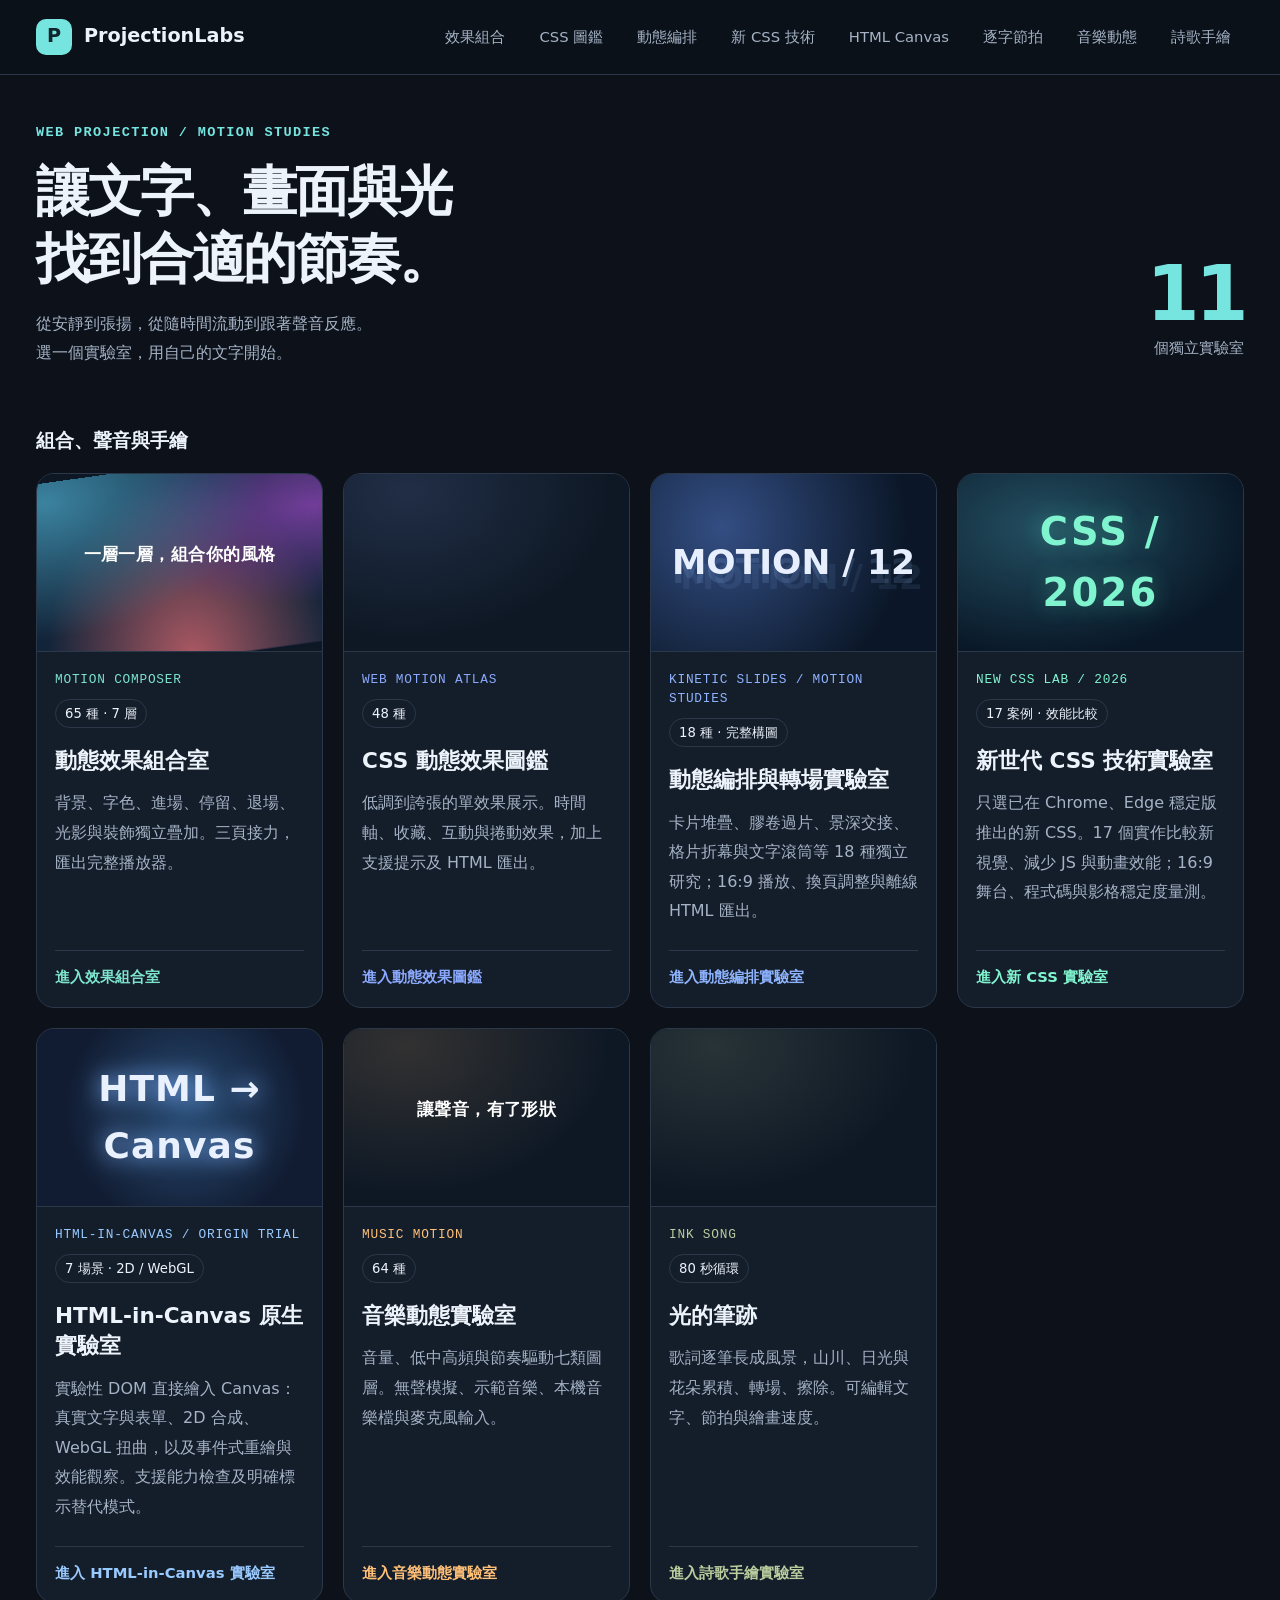
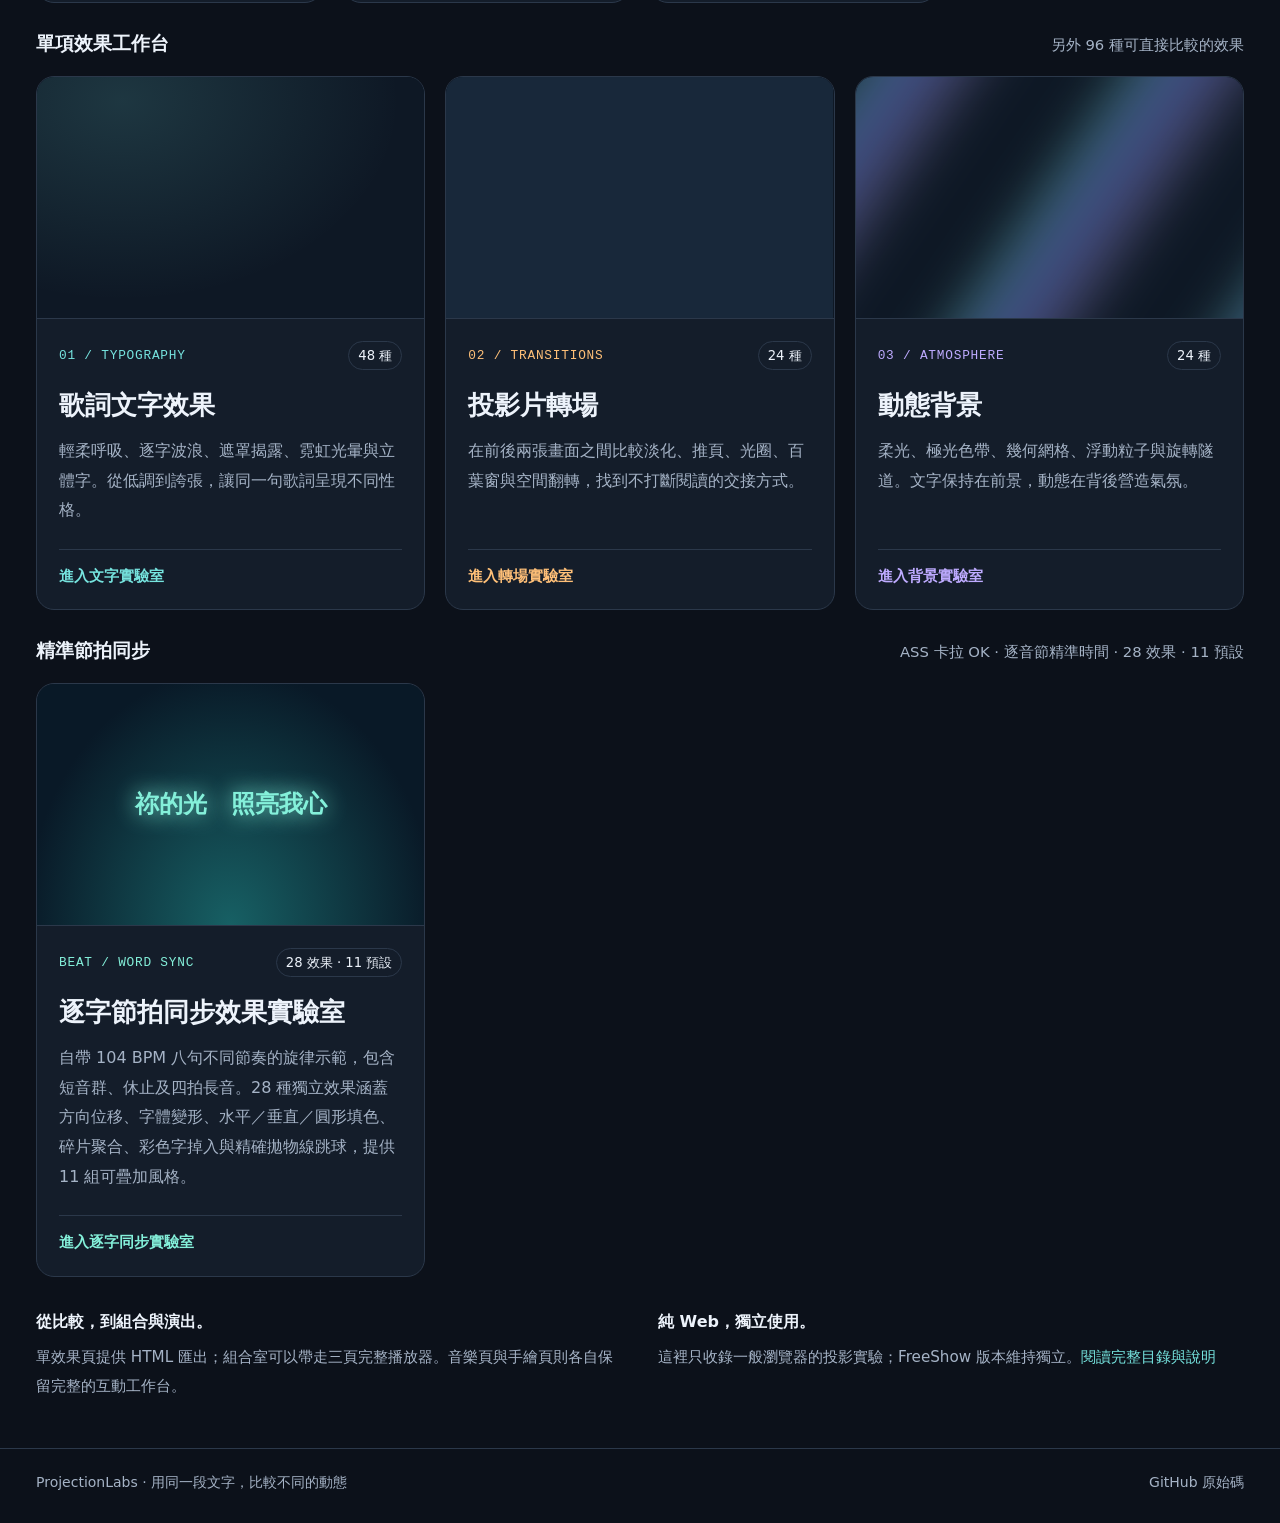
==== commit 1994668a: "docs: show 18 kinetic slide effects on homepage" ====
--- a/index.html
+++ b/index.html
@@ -8,7 +8,7 @@
 <div class="lab-cards imported">
 <a class="lab-link" href="composer/" style="--card-accent:#7de4cd"><div class="lab-preview" id="preview-composer" aria-hidden="true"><span class="fallback">一層一層，組合你的風格</span></div><div class="lab-card-body"><div class="lab-card-top"><span class="lab-code">MOTION COMPOSER</span><span class="badge">65 種 · 7 層</span></div><h2>動態效果組合室</h2><p>背景、字色、進場、停留、退場、光影與裝飾獨立疊加。三頁接力，匯出完整播放器。</p><span class="enter">進入效果組合室</span></div></a>
 <a class="lab-link" href="motion-atlas/" style="--card-accent:#8baaff"><div class="lab-preview" id="preview-motion-atlas" aria-hidden="true"><span class="fallback">看見每一格的變化</span></div><div class="lab-card-body"><div class="lab-card-top"><span class="lab-code">WEB MOTION ATLAS</span><span class="badge">48 種</span></div><h2>CSS 動態效果圖鑑</h2><p>低調到誇張的單效果展示。時間軸、收藏、互動與捲動效果，加上支援提示及 HTML 匯出。</p><span class="enter">進入動態效果圖鑑</span></div></a>
-<a class="lab-link" href="kinetic-slides/" style="--card-accent:#8eb4ff"><div class="lab-preview" aria-hidden="true" style="background:radial-gradient(circle at 25% 30%,#334e83,#0b1728 75%);display:grid;place-items:center"><span class="fallback" style="font-size:clamp(22px,2.7vw,38px);font-weight:900;color:#e7efff;text-shadow:0 9px 0 #9bc0ff26,8px 15px 0 #9bc0ff16">MOTION / 12</span></div><div class="lab-card-body"><div class="lab-card-top"><span class="lab-code">KINETIC SLIDES / MOTION STUDIES</span><span class="badge">12 種 · 完整構圖</span></div><h2>動態編排與轉場實驗室</h2><p>卡片堆疊、膠卷過片、景深交接、格片折幕與文字滾筒等 12 種獨立研究；16:9 播放、換頁調整與離線 HTML 匯出。</p><span class="enter">進入動態編排實驗室</span></div></a>
+<a class="lab-link" href="kinetic-slides/" style="--card-accent:#8eb4ff"><div class="lab-preview" aria-hidden="true" style="background:radial-gradient(circle at 25% 30%,#334e83,#0b1728 75%);display:grid;place-items:center"><span class="fallback" style="font-size:clamp(22px,2.7vw,38px);font-weight:900;color:#e7efff;text-shadow:0 9px 0 #9bc0ff26,8px 15px 0 #9bc0ff16">MOTION / 12</span></div><div class="lab-card-body"><div class="lab-card-top"><span class="lab-code">KINETIC SLIDES / MOTION STUDIES</span><span class="badge">18 種 · 完整構圖</span></div><h2>動態編排與轉場實驗室</h2><p>卡片堆疊、膠卷過片、景深交接、格片折幕與文字滾筒等 18 種獨立研究；16:9 播放、換頁調整與離線 HTML 匯出。</p><span class="enter">進入動態編排實驗室</span></div></a>
 <a class="lab-link" href="new-css/" style="--card-accent:#80f4cf"><div class="lab-preview" aria-hidden="true" style="background:radial-gradient(ellipse at 30% 30%,#234f61,#091727 75%);display:grid;place-items:center"><span class="fallback" style="font-size:clamp(26px,3vw,40px);font-weight:900;letter-spacing:.06em;text-shadow:0 0 22px #56efc355">CSS / 2026</span></div><div class="lab-card-body"><div class="lab-card-top"><span class="lab-code">NEW CSS LAB / 2026</span><span class="badge">17 案例 · 效能比較</span></div><h2>新世代 CSS 技術實驗室</h2><p>只選已在 Chrome、Edge 穩定版推出的新 CSS。17 個實作比較新視覺、減少 JS 與動畫效能；16:9 舞台、程式碼與影格穩定度量測。</p><span class="enter">進入新 CSS 實驗室</span></div></a>
 <a class="lab-link" href="html-in-canvas/" style="--card-accent:#99caff"><div class="lab-preview" aria-hidden="true" style="background:radial-gradient(circle at 52% 46%,#294c75,#111c32 68%);display:grid;place-items:center"><span class="fallback" style="font-size:clamp(24px,3vw,36px);font-weight:900;letter-spacing:.03em;color:#e9f1ff;text-shadow:0 0 22px #82b4ff">HTML → Canvas</span></div><div class="lab-card-body"><div class="lab-card-top"><span class="lab-code">HTML-IN-CANVAS / ORIGIN TRIAL</span><span class="badge">7 場景 · 2D / WebGL</span></div><h2>HTML-in-Canvas 原生實驗室</h2><p>實驗性 DOM 直接繪入 Canvas：真實文字與表單、2D 合成、WebGL 扭曲，以及事件式重繪與效能觀察。支援能力檢查及明確標示替代模式。</p><span class="enter">進入 HTML-in-Canvas 實驗室</span></div></a>
 <a class="lab-link" href="music-motion/" style="--card-accent:#ffc078"><div class="lab-preview" id="preview-music-motion" aria-hidden="true"><span class="fallback">讓聲音，有了形狀</span></div><div class="lab-card-body"><div class="lab-card-top"><span class="lab-code">MUSIC MOTION</span><span class="badge">64 種</span></div><h2>音樂動態實驗室</h2><p>音量、低中高頻與節奏驅動七類圖層。無聲模擬、示範音樂、本機音樂檔與麥克風輸入。</p><span class="enter">進入音樂動態實驗室</span></div></a>
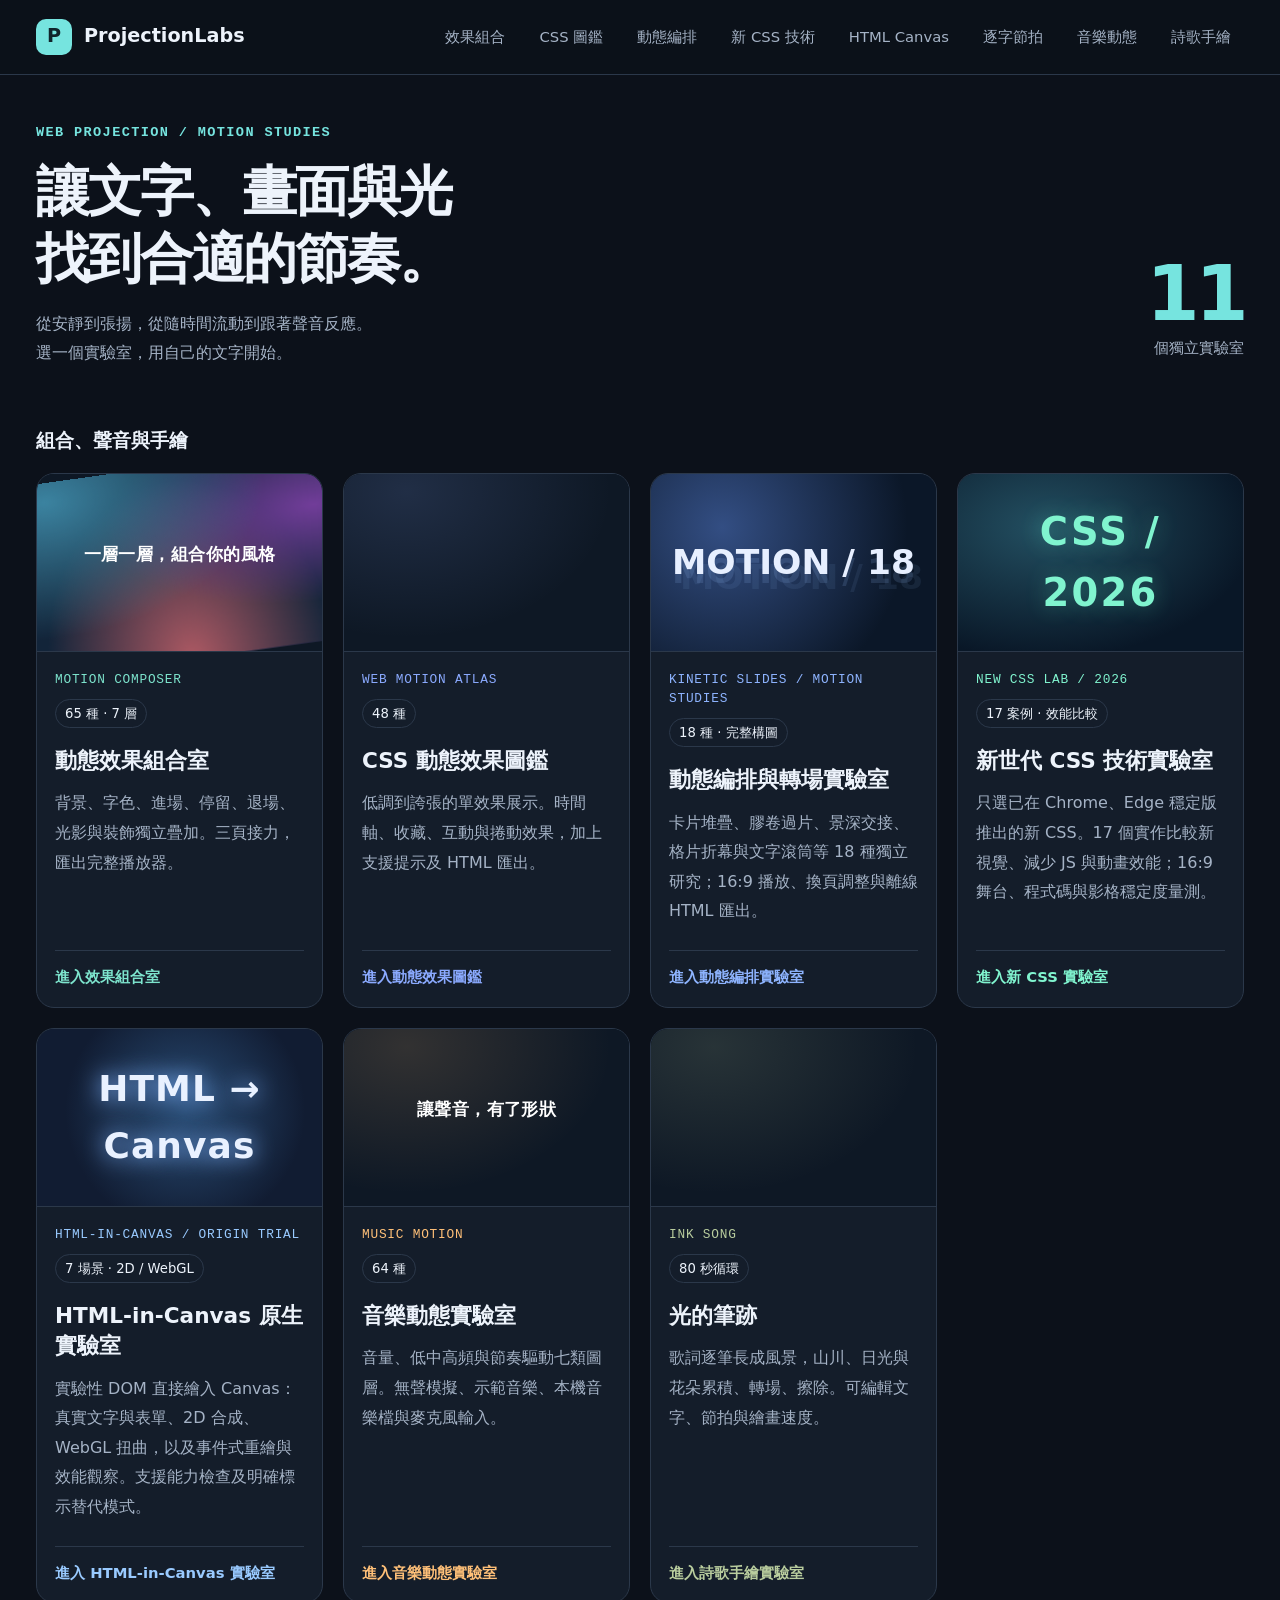
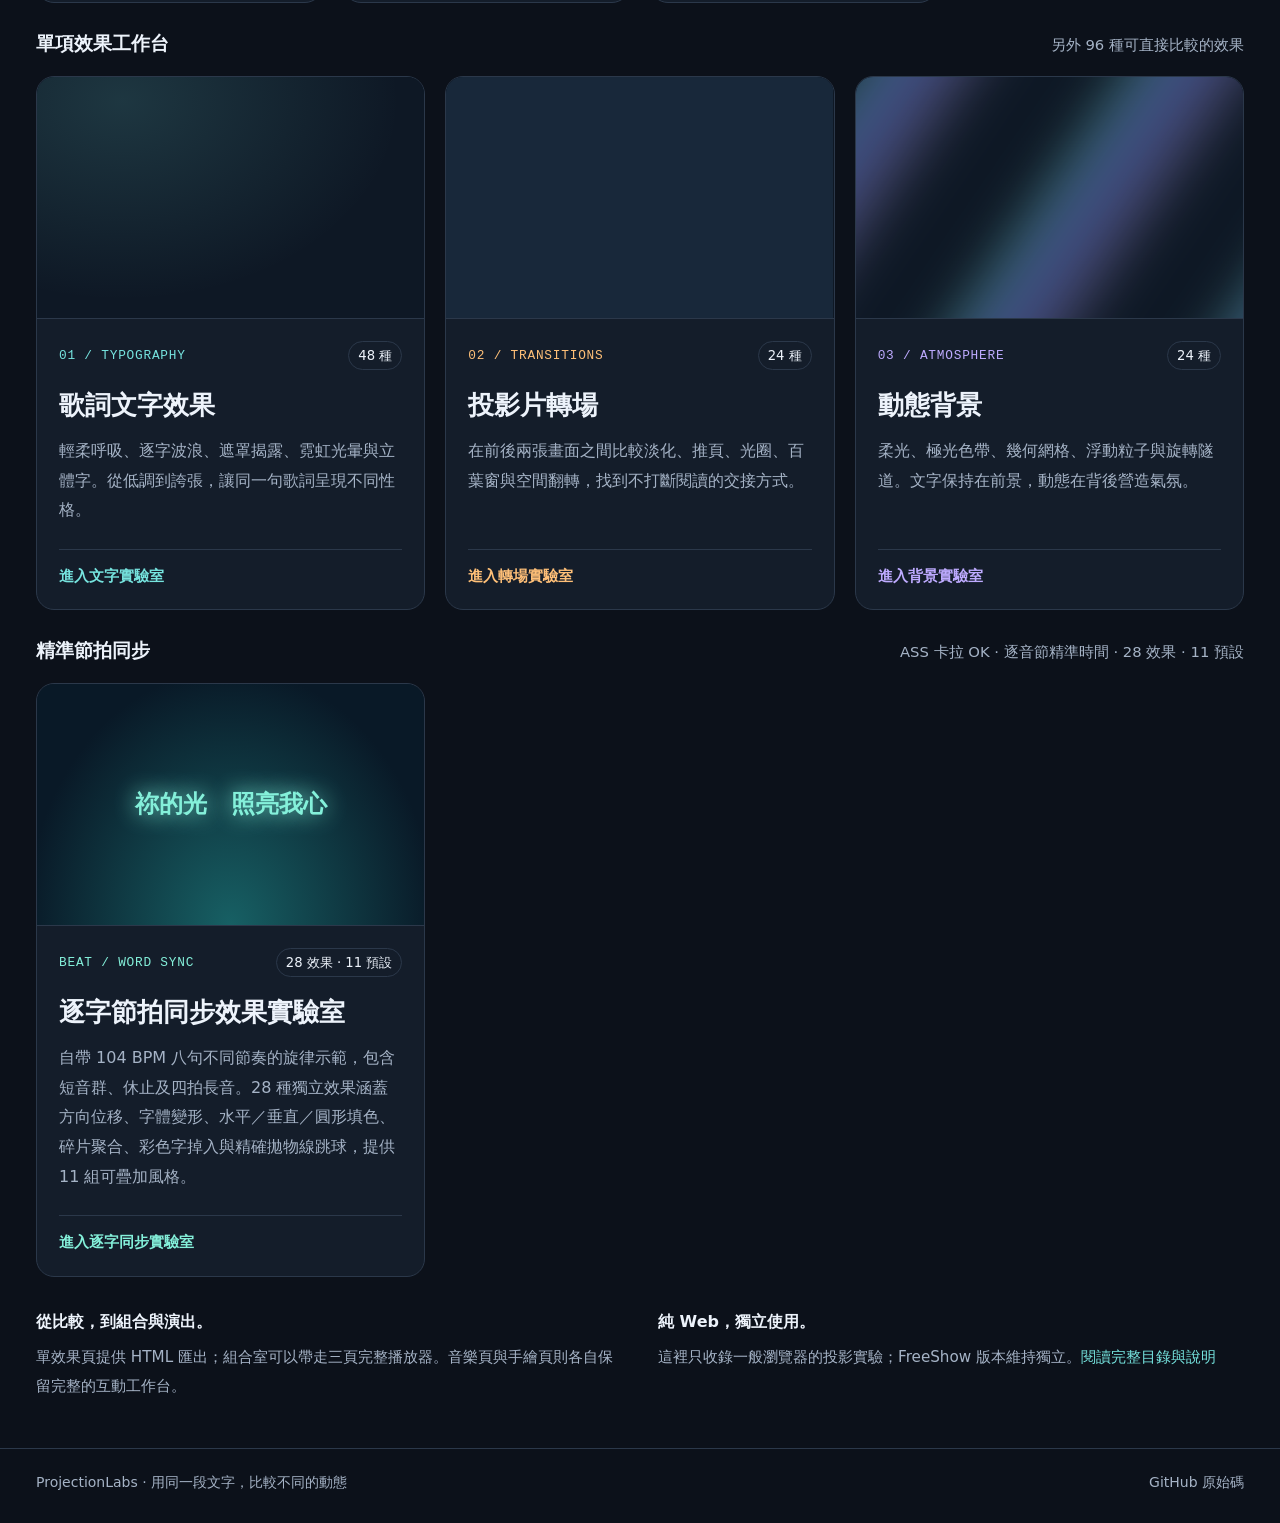
==== commit a6ae753d: "docs: align homepage kinetic-motion preview count with 18 effects" ====
--- a/index.html
+++ b/index.html
@@ -8,7 +8,7 @@
 <div class="lab-cards imported">
 <a class="lab-link" href="composer/" style="--card-accent:#7de4cd"><div class="lab-preview" id="preview-composer" aria-hidden="true"><span class="fallback">一層一層，組合你的風格</span></div><div class="lab-card-body"><div class="lab-card-top"><span class="lab-code">MOTION COMPOSER</span><span class="badge">65 種 · 7 層</span></div><h2>動態效果組合室</h2><p>背景、字色、進場、停留、退場、光影與裝飾獨立疊加。三頁接力，匯出完整播放器。</p><span class="enter">進入效果組合室</span></div></a>
 <a class="lab-link" href="motion-atlas/" style="--card-accent:#8baaff"><div class="lab-preview" id="preview-motion-atlas" aria-hidden="true"><span class="fallback">看見每一格的變化</span></div><div class="lab-card-body"><div class="lab-card-top"><span class="lab-code">WEB MOTION ATLAS</span><span class="badge">48 種</span></div><h2>CSS 動態效果圖鑑</h2><p>低調到誇張的單效果展示。時間軸、收藏、互動與捲動效果，加上支援提示及 HTML 匯出。</p><span class="enter">進入動態效果圖鑑</span></div></a>
-<a class="lab-link" href="kinetic-slides/" style="--card-accent:#8eb4ff"><div class="lab-preview" aria-hidden="true" style="background:radial-gradient(circle at 25% 30%,#334e83,#0b1728 75%);display:grid;place-items:center"><span class="fallback" style="font-size:clamp(22px,2.7vw,38px);font-weight:900;color:#e7efff;text-shadow:0 9px 0 #9bc0ff26,8px 15px 0 #9bc0ff16">MOTION / 12</span></div><div class="lab-card-body"><div class="lab-card-top"><span class="lab-code">KINETIC SLIDES / MOTION STUDIES</span><span class="badge">18 種 · 完整構圖</span></div><h2>動態編排與轉場實驗室</h2><p>卡片堆疊、膠卷過片、景深交接、格片折幕與文字滾筒等 18 種獨立研究；16:9 播放、換頁調整與離線 HTML 匯出。</p><span class="enter">進入動態編排實驗室</span></div></a>
+<a class="lab-link" href="kinetic-slides/" style="--card-accent:#8eb4ff"><div class="lab-preview" aria-hidden="true" style="background:radial-gradient(circle at 25% 30%,#334e83,#0b1728 75%);display:grid;place-items:center"><span class="fallback" style="font-size:clamp(22px,2.7vw,38px);font-weight:900;color:#e7efff;text-shadow:0 9px 0 #9bc0ff26,8px 15px 0 #9bc0ff16">MOTION / 18</span></div><div class="lab-card-body"><div class="lab-card-top"><span class="lab-code">KINETIC SLIDES / MOTION STUDIES</span><span class="badge">18 種 · 完整構圖</span></div><h2>動態編排與轉場實驗室</h2><p>卡片堆疊、膠卷過片、景深交接、格片折幕與文字滾筒等 18 種獨立研究；16:9 播放、換頁調整與離線 HTML 匯出。</p><span class="enter">進入動態編排實驗室</span></div></a>
 <a class="lab-link" href="new-css/" style="--card-accent:#80f4cf"><div class="lab-preview" aria-hidden="true" style="background:radial-gradient(ellipse at 30% 30%,#234f61,#091727 75%);display:grid;place-items:center"><span class="fallback" style="font-size:clamp(26px,3vw,40px);font-weight:900;letter-spacing:.06em;text-shadow:0 0 22px #56efc355">CSS / 2026</span></div><div class="lab-card-body"><div class="lab-card-top"><span class="lab-code">NEW CSS LAB / 2026</span><span class="badge">17 案例 · 效能比較</span></div><h2>新世代 CSS 技術實驗室</h2><p>只選已在 Chrome、Edge 穩定版推出的新 CSS。17 個實作比較新視覺、減少 JS 與動畫效能；16:9 舞台、程式碼與影格穩定度量測。</p><span class="enter">進入新 CSS 實驗室</span></div></a>
 <a class="lab-link" href="html-in-canvas/" style="--card-accent:#99caff"><div class="lab-preview" aria-hidden="true" style="background:radial-gradient(circle at 52% 46%,#294c75,#111c32 68%);display:grid;place-items:center"><span class="fallback" style="font-size:clamp(24px,3vw,36px);font-weight:900;letter-spacing:.03em;color:#e9f1ff;text-shadow:0 0 22px #82b4ff">HTML → Canvas</span></div><div class="lab-card-body"><div class="lab-card-top"><span class="lab-code">HTML-IN-CANVAS / ORIGIN TRIAL</span><span class="badge">7 場景 · 2D / WebGL</span></div><h2>HTML-in-Canvas 原生實驗室</h2><p>實驗性 DOM 直接繪入 Canvas：真實文字與表單、2D 合成、WebGL 扭曲，以及事件式重繪與效能觀察。支援能力檢查及明確標示替代模式。</p><span class="enter">進入 HTML-in-Canvas 實驗室</span></div></a>
 <a class="lab-link" href="music-motion/" style="--card-accent:#ffc078"><div class="lab-preview" id="preview-music-motion" aria-hidden="true"><span class="fallback">讓聲音，有了形狀</span></div><div class="lab-card-body"><div class="lab-card-top"><span class="lab-code">MUSIC MOTION</span><span class="badge">64 種</span></div><h2>音樂動態實驗室</h2><p>音量、低中高頻與節奏驅動七類圖層。無聲模擬、示範音樂、本機音樂檔與麥克風輸入。</p><span class="enter">進入音樂動態實驗室</span></div></a>
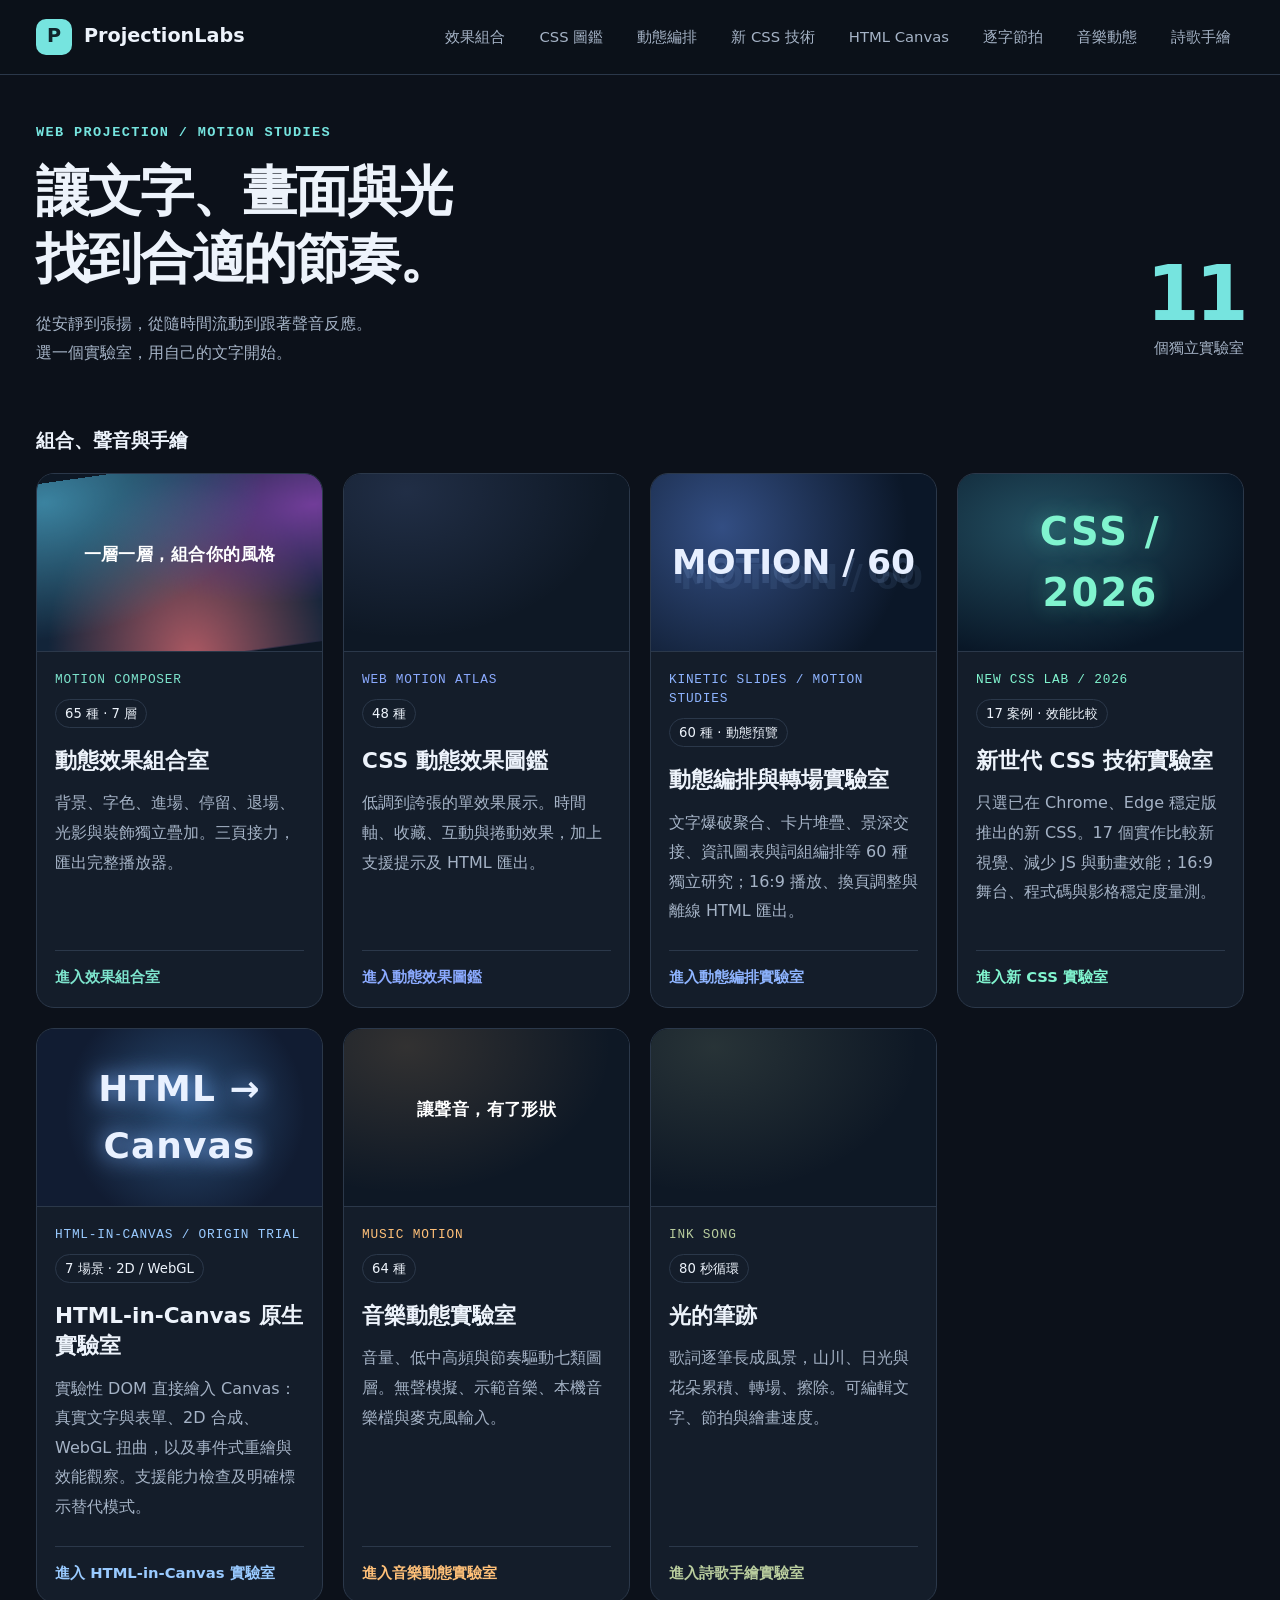
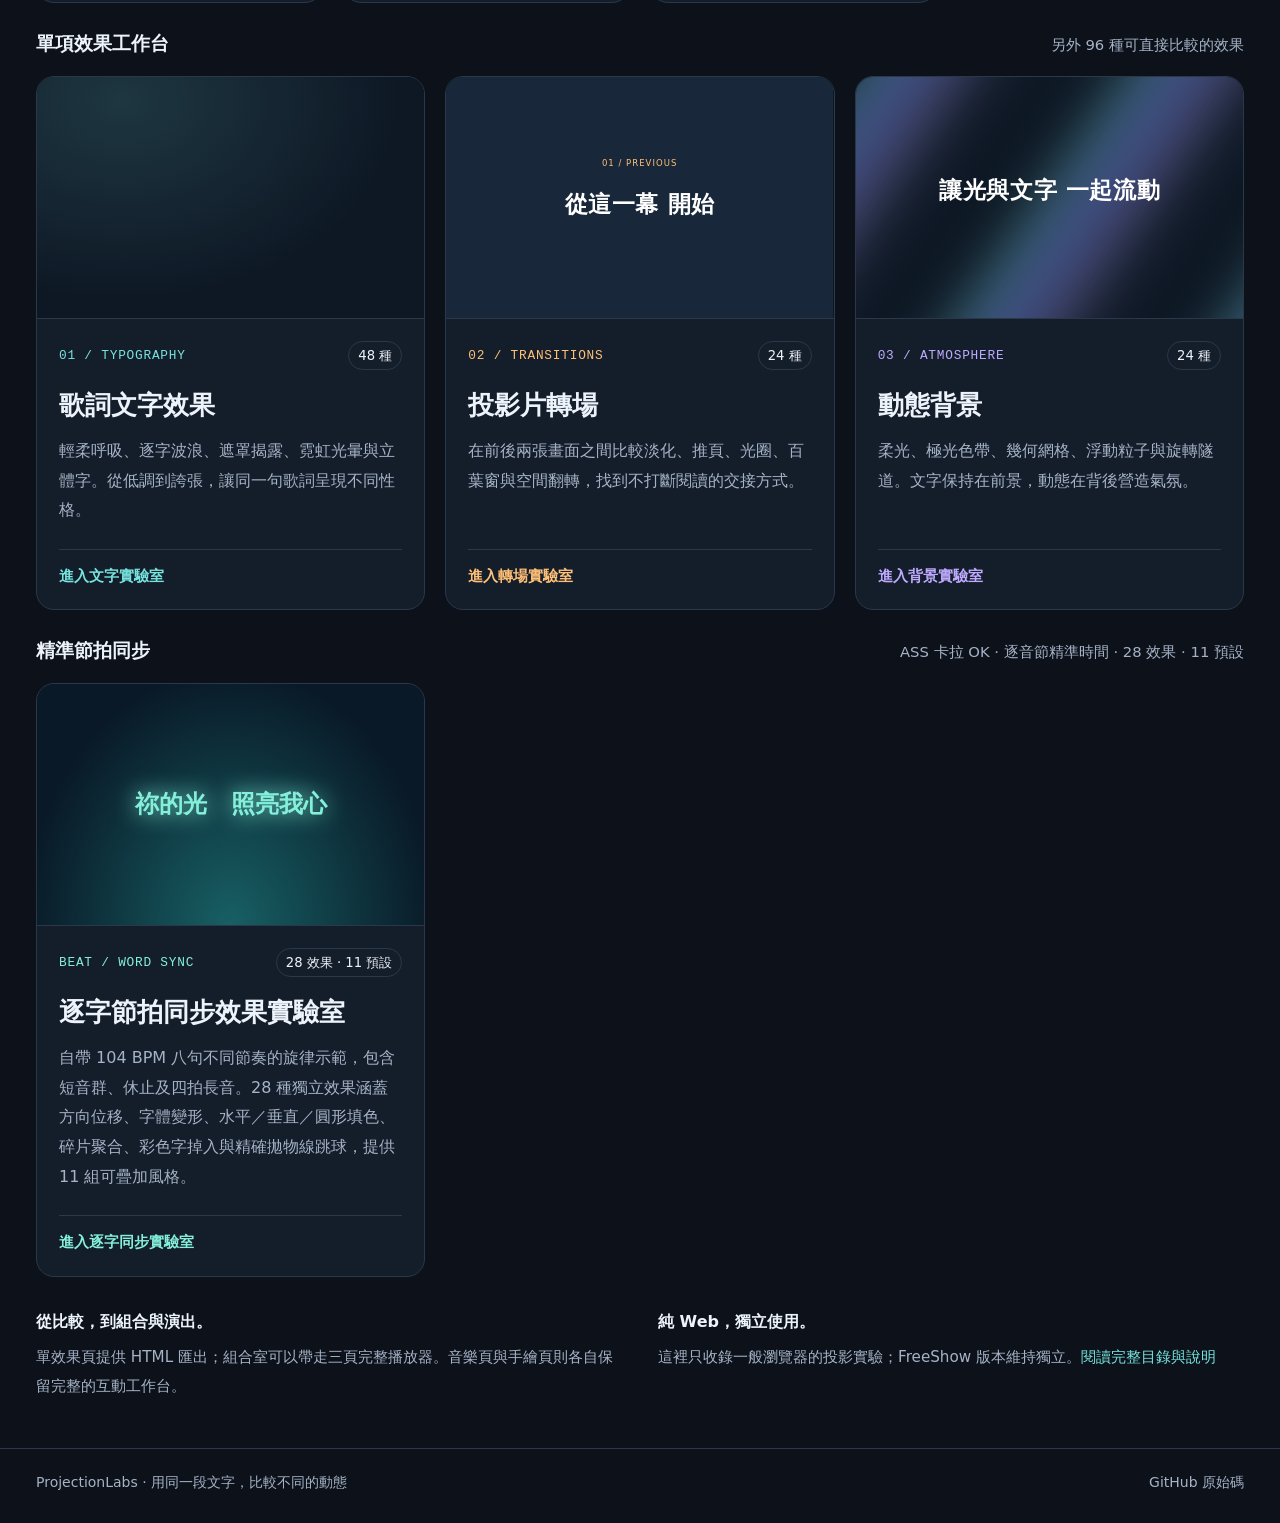
==== commit ff8e09a5: "docs: update ProjectionLabs catalogue for 60 motion effects and mobile previews" ====
--- a/index.html
+++ b/index.html
@@ -8,7 +8,7 @@
 <div class="lab-cards imported">
 <a class="lab-link" href="composer/" style="--card-accent:#7de4cd"><div class="lab-preview" id="preview-composer" aria-hidden="true"><span class="fallback">一層一層，組合你的風格</span></div><div class="lab-card-body"><div class="lab-card-top"><span class="lab-code">MOTION COMPOSER</span><span class="badge">65 種 · 7 層</span></div><h2>動態效果組合室</h2><p>背景、字色、進場、停留、退場、光影與裝飾獨立疊加。三頁接力，匯出完整播放器。</p><span class="enter">進入效果組合室</span></div></a>
 <a class="lab-link" href="motion-atlas/" style="--card-accent:#8baaff"><div class="lab-preview" id="preview-motion-atlas" aria-hidden="true"><span class="fallback">看見每一格的變化</span></div><div class="lab-card-body"><div class="lab-card-top"><span class="lab-code">WEB MOTION ATLAS</span><span class="badge">48 種</span></div><h2>CSS 動態效果圖鑑</h2><p>低調到誇張的單效果展示。時間軸、收藏、互動與捲動效果，加上支援提示及 HTML 匯出。</p><span class="enter">進入動態效果圖鑑</span></div></a>
-<a class="lab-link" href="kinetic-slides/" style="--card-accent:#8eb4ff"><div class="lab-preview" aria-hidden="true" style="background:radial-gradient(circle at 25% 30%,#334e83,#0b1728 75%);display:grid;place-items:center"><span class="fallback" style="font-size:clamp(22px,2.7vw,38px);font-weight:900;color:#e7efff;text-shadow:0 9px 0 #9bc0ff26,8px 15px 0 #9bc0ff16">MOTION / 18</span></div><div class="lab-card-body"><div class="lab-card-top"><span class="lab-code">KINETIC SLIDES / MOTION STUDIES</span><span class="badge">18 種 · 完整構圖</span></div><h2>動態編排與轉場實驗室</h2><p>卡片堆疊、膠卷過片、景深交接、格片折幕與文字滾筒等 18 種獨立研究；16:9 播放、換頁調整與離線 HTML 匯出。</p><span class="enter">進入動態編排實驗室</span></div></a>
+<a class="lab-link" href="kinetic-slides/" style="--card-accent:#8eb4ff"><div class="lab-preview" aria-hidden="true" style="background:radial-gradient(circle at 25% 30%,#334e83,#0b1728 75%);display:grid;place-items:center"><span class="fallback" style="font-size:clamp(22px,2.7vw,38px);font-weight:900;color:#e7efff;text-shadow:0 9px 0 #9bc0ff26,8px 15px 0 #9bc0ff16">MOTION / 60</span></div><div class="lab-card-body"><div class="lab-card-top"><span class="lab-code">KINETIC SLIDES / MOTION STUDIES</span><span class="badge">60 種 · 動態預覽</span></div><h2>動態編排與轉場實驗室</h2><p>文字爆破聚合、卡片堆疊、景深交接、資訊圖表與詞組編排等 60 種獨立研究；16:9 播放、換頁調整與離線 HTML 匯出。</p><span class="enter">進入動態編排實驗室</span></div></a>
 <a class="lab-link" href="new-css/" style="--card-accent:#80f4cf"><div class="lab-preview" aria-hidden="true" style="background:radial-gradient(ellipse at 30% 30%,#234f61,#091727 75%);display:grid;place-items:center"><span class="fallback" style="font-size:clamp(26px,3vw,40px);font-weight:900;letter-spacing:.06em;text-shadow:0 0 22px #56efc355">CSS / 2026</span></div><div class="lab-card-body"><div class="lab-card-top"><span class="lab-code">NEW CSS LAB / 2026</span><span class="badge">17 案例 · 效能比較</span></div><h2>新世代 CSS 技術實驗室</h2><p>只選已在 Chrome、Edge 穩定版推出的新 CSS。17 個實作比較新視覺、減少 JS 與動畫效能；16:9 舞台、程式碼與影格穩定度量測。</p><span class="enter">進入新 CSS 實驗室</span></div></a>
 <a class="lab-link" href="html-in-canvas/" style="--card-accent:#99caff"><div class="lab-preview" aria-hidden="true" style="background:radial-gradient(circle at 52% 46%,#294c75,#111c32 68%);display:grid;place-items:center"><span class="fallback" style="font-size:clamp(24px,3vw,36px);font-weight:900;letter-spacing:.03em;color:#e9f1ff;text-shadow:0 0 22px #82b4ff">HTML → Canvas</span></div><div class="lab-card-body"><div class="lab-card-top"><span class="lab-code">HTML-IN-CANVAS / ORIGIN TRIAL</span><span class="badge">7 場景 · 2D / WebGL</span></div><h2>HTML-in-Canvas 原生實驗室</h2><p>實驗性 DOM 直接繪入 Canvas：真實文字與表單、2D 合成、WebGL 扭曲，以及事件式重繪與效能觀察。支援能力檢查及明確標示替代模式。</p><span class="enter">進入 HTML-in-Canvas 實驗室</span></div></a>
 <a class="lab-link" href="music-motion/" style="--card-accent:#ffc078"><div class="lab-preview" id="preview-music-motion" aria-hidden="true"><span class="fallback">讓聲音，有了形狀</span></div><div class="lab-card-body"><div class="lab-card-top"><span class="lab-code">MUSIC MOTION</span><span class="badge">64 種</span></div><h2>音樂動態實驗室</h2><p>音量、低中高頻與節奏驅動七類圖層。無聲模擬、示範音樂、本機音樂檔與麥克風輸入。</p><span class="enter">進入音樂動態實驗室</span></div></a>
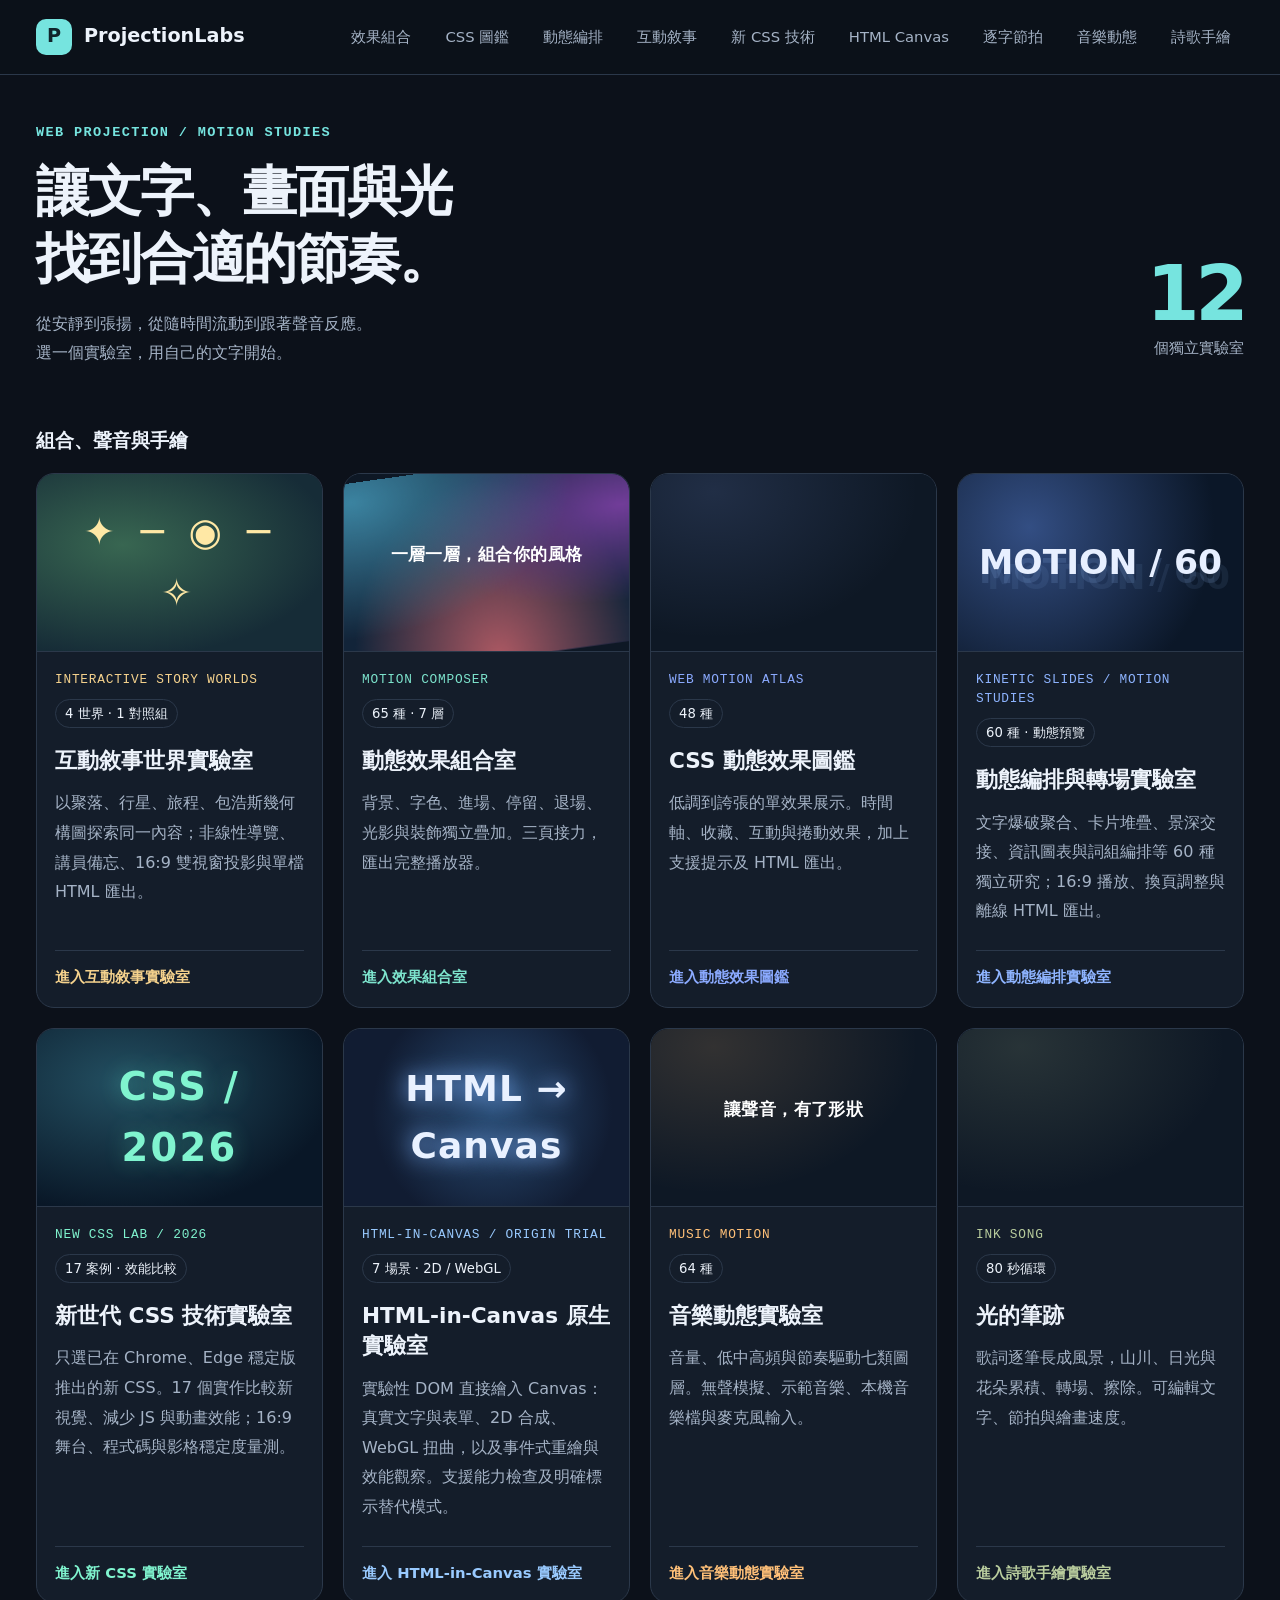
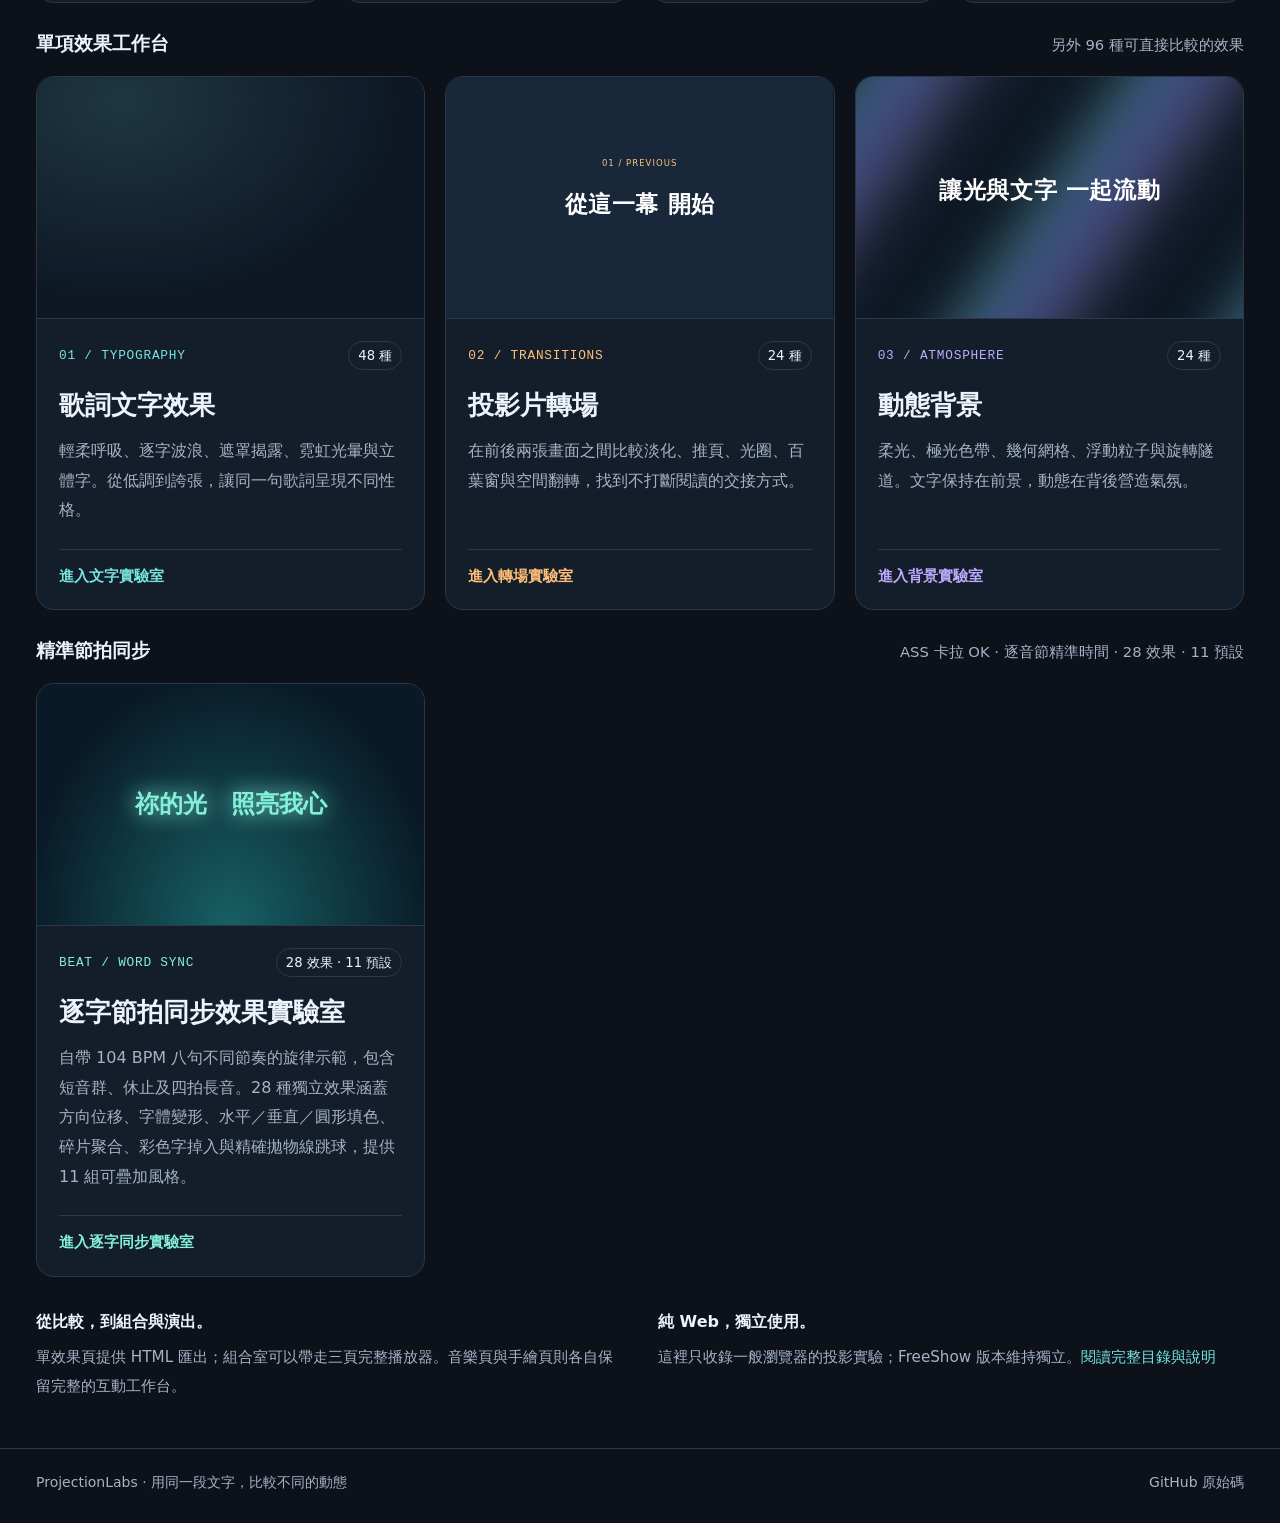
==== commit 91e92905: "Register interactive story worlds on lab homepage" ====
--- a/index.html
+++ b/index.html
@@ -1,11 +1,13 @@
 <!doctype html>
 <html lang="zh-Hant">
-<head><meta charset="utf-8"><meta name="viewport" content="width=device-width,initial-scale=1"><title>ProjectionLabs · 投影效果實驗室</title><meta name="description" content="十一個 Web 投影效果實驗室：效果組合、CSS 圖鑑、聲音動態、詩歌手繪、歌詞文字、投影片轉場與動態背景。"><link rel="icon" type="image/svg+xml" href="assets/favicon.svg"><link rel="stylesheet" href="assets/theme.css"><link rel="stylesheet" href="assets/home.css?v=20261011-3"></head>
+<head><meta charset="utf-8"><meta name="viewport" content="width=device-width,initial-scale=1"><title>ProjectionLabs · 投影效果實驗室</title><meta name="description" content="十二個 Web 投影效果實驗室：效果組合、CSS 圖鑑、聲音動態、詩歌手繪、歌詞文字、投影片轉場與動態背景。"><link rel="icon" type="image/svg+xml" href="assets/favicon.svg"><link rel="stylesheet" href="assets/theme.css"><link rel="stylesheet" href="assets/home.css?v=20261011-3"></head>
 <body>
-<header class="site-header"><div class="container header-inner"><a class="brand" href="./"><span class="brand-mark" aria-hidden="true">P</span>ProjectionLabs</a><nav class="site-nav" aria-label="實驗室導覽"><a href="composer/">效果組合</a><a href="motion-atlas/">CSS 圖鑑</a><a href="kinetic-slides/">動態編排</a><a href="new-css/">新 CSS 技術</a><a href="html-in-canvas/">HTML Canvas</a><a href="lyrics-beat-sync/">逐字節拍</a><a href="music-motion/">音樂動態</a><a href="ink-song/">詩歌手繪</a></nav></div></header>
-<main class="container"><div class="home-intro"><div><p class="overline">WEB PROJECTION / MOTION STUDIES</p><h1>讓文字、畫面與光<br>找到合適的節奏。</h1><p class="intro-text">從安靜到張揚，從隨時間流動到跟著聲音反應。<br>選一個實驗室，用自己的文字開始。</p></div><div class="collection-count"><strong>11</strong><span>個獨立實驗室</span></div></div>
+<header class="site-header"><div class="container header-inner"><a class="brand" href="./"><span class="brand-mark" aria-hidden="true">P</span>ProjectionLabs</a><nav class="site-nav" aria-label="實驗室導覽"><a href="composer/">效果組合</a><a href="motion-atlas/">CSS 圖鑑</a><a href="kinetic-slides/">動態編排</a><a href="interactive-worlds/">互動敘事</a><a href="new-css/">新 CSS 技術</a><a href="html-in-canvas/">HTML Canvas</a><a href="lyrics-beat-sync/">逐字節拍</a><a href="music-motion/">音樂動態</a><a href="ink-song/">詩歌手繪</a></nav></div></header>
+<main class="container"><div class="home-intro"><div><p class="overline">WEB PROJECTION / MOTION STUDIES</p><h1>讓文字、畫面與光<br>找到合適的節奏。</h1><p class="intro-text">從安靜到張揚，從隨時間流動到跟著聲音反應。<br>選一個實驗室，用自己的文字開始。</p></div><div class="collection-count"><strong>12</strong><span>個獨立實驗室</span></div></div>
 <h2 class="section-heading">組合、聲音與手繪</h2>
 <div class="lab-cards imported">
+<a class="lab-link" href="interactive-worlds/" style="--card-accent:#f5d28d"><div class="lab-preview" aria-hidden="true" style="background:radial-gradient(ellipse at 30% 40%,#386651,#162c37 75%);display:grid;place-items:center"><span class="fallback" style="font-size:clamp(22px,3vw,40px);letter-spacing:.15em;color:#ffe8a5">✦ ─ ◉ ─ ✧</span></div><div class="lab-card-body"><div class="lab-card-top"><span class="lab-code">INTERACTIVE STORY WORLDS</span><span class="badge">4 世界 · 1 對照組</span></div><h2>互動敘事世界實驗室</h2><p>以聚落、行星、旅程、包浩斯幾何構圖探索同一內容；非線性導覽、講員備忘、16:9 雙視窗投影與單檔 HTML 匯出。</p><span class="enter">進入互動敘事實驗室</span></div></a>
+
 <a class="lab-link" href="composer/" style="--card-accent:#7de4cd"><div class="lab-preview" id="preview-composer" aria-hidden="true"><span class="fallback">一層一層，組合你的風格</span></div><div class="lab-card-body"><div class="lab-card-top"><span class="lab-code">MOTION COMPOSER</span><span class="badge">65 種 · 7 層</span></div><h2>動態效果組合室</h2><p>背景、字色、進場、停留、退場、光影與裝飾獨立疊加。三頁接力，匯出完整播放器。</p><span class="enter">進入效果組合室</span></div></a>
 <a class="lab-link" href="motion-atlas/" style="--card-accent:#8baaff"><div class="lab-preview" id="preview-motion-atlas" aria-hidden="true"><span class="fallback">看見每一格的變化</span></div><div class="lab-card-body"><div class="lab-card-top"><span class="lab-code">WEB MOTION ATLAS</span><span class="badge">48 種</span></div><h2>CSS 動態效果圖鑑</h2><p>低調到誇張的單效果展示。時間軸、收藏、互動與捲動效果，加上支援提示及 HTML 匯出。</p><span class="enter">進入動態效果圖鑑</span></div></a>
 <a class="lab-link" href="kinetic-slides/" style="--card-accent:#8eb4ff"><div class="lab-preview" aria-hidden="true" style="background:radial-gradient(circle at 25% 30%,#334e83,#0b1728 75%);display:grid;place-items:center"><span class="fallback" style="font-size:clamp(22px,2.7vw,38px);font-weight:900;color:#e7efff;text-shadow:0 9px 0 #9bc0ff26,8px 15px 0 #9bc0ff16">MOTION / 60</span></div><div class="lab-card-body"><div class="lab-card-top"><span class="lab-code">KINETIC SLIDES / MOTION STUDIES</span><span class="badge">60 種 · 動態預覽</span></div><h2>動態編排與轉場實驗室</h2><p>文字爆破聚合、卡片堆疊、景深交接、資訊圖表與詞組編排等 60 種獨立研究；16:9 播放、換頁調整與離線 HTML 匯出。</p><span class="enter">進入動態編排實驗室</span></div></a>
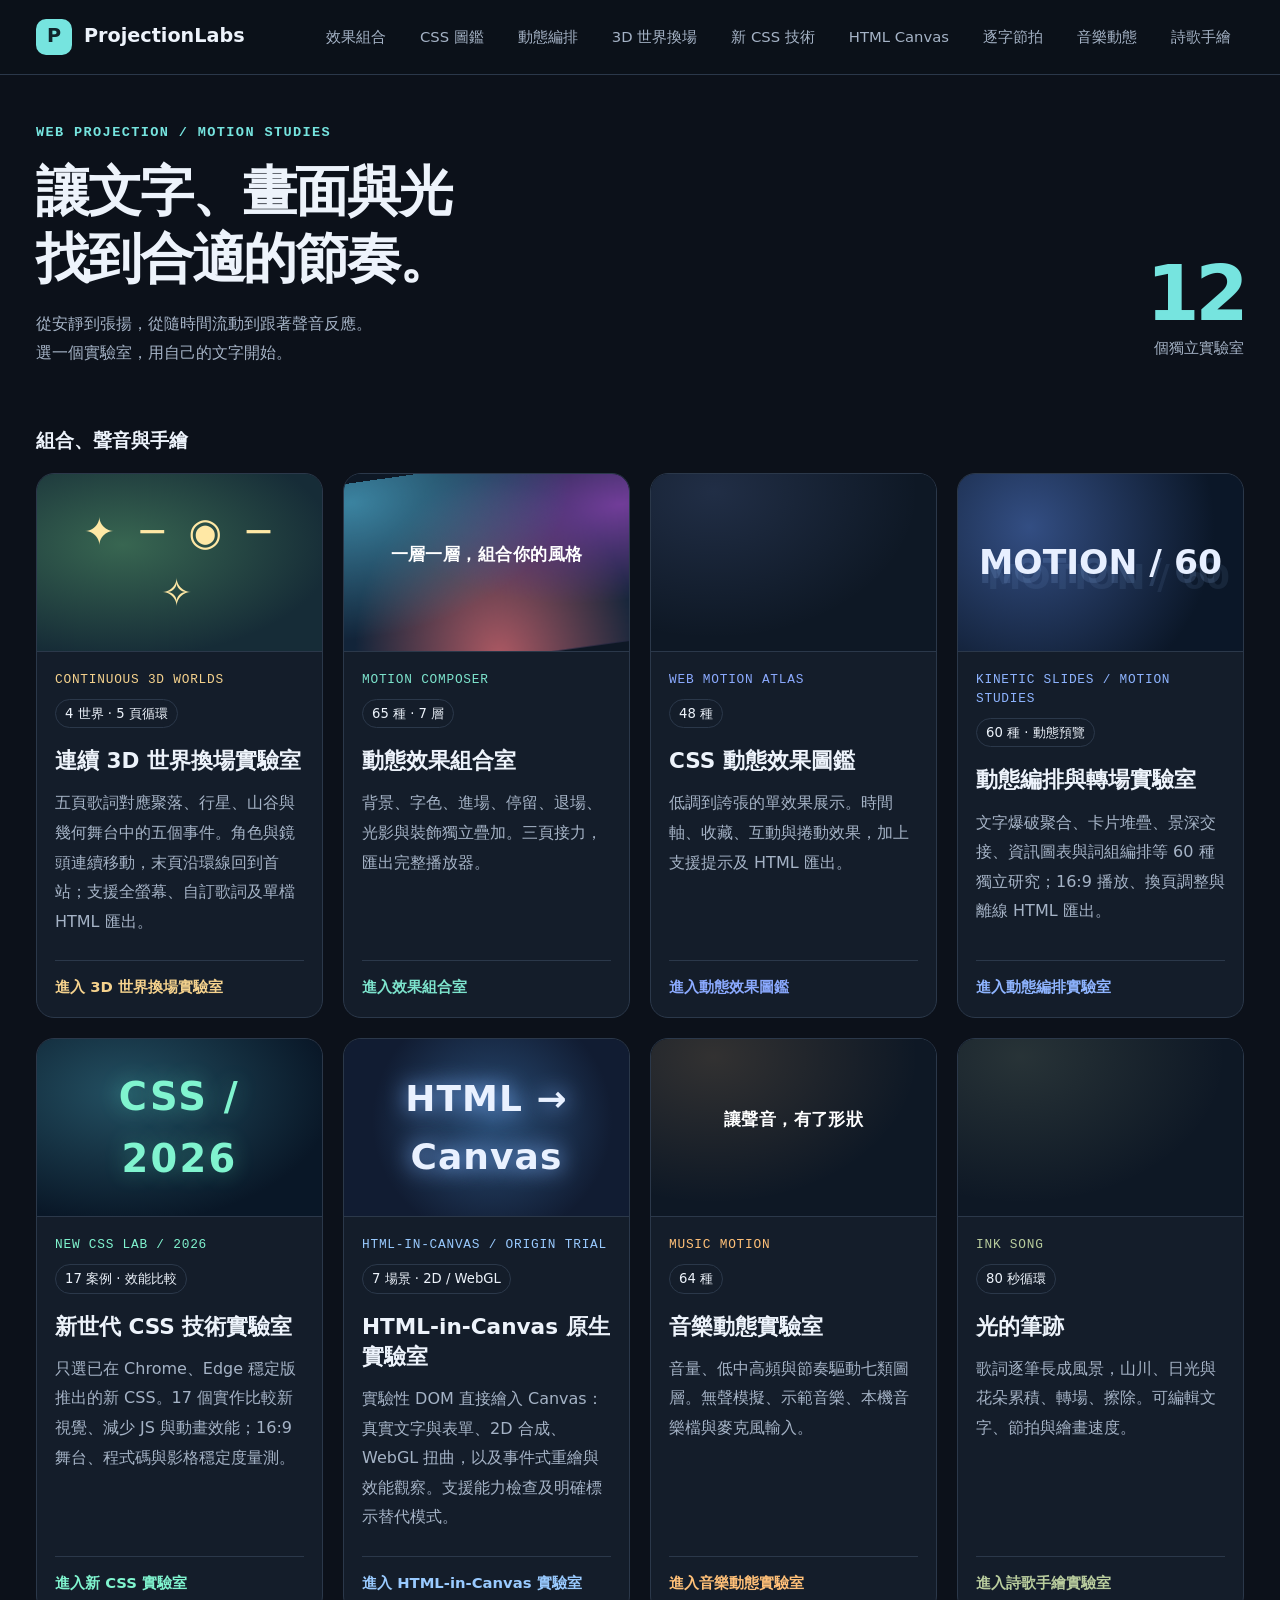
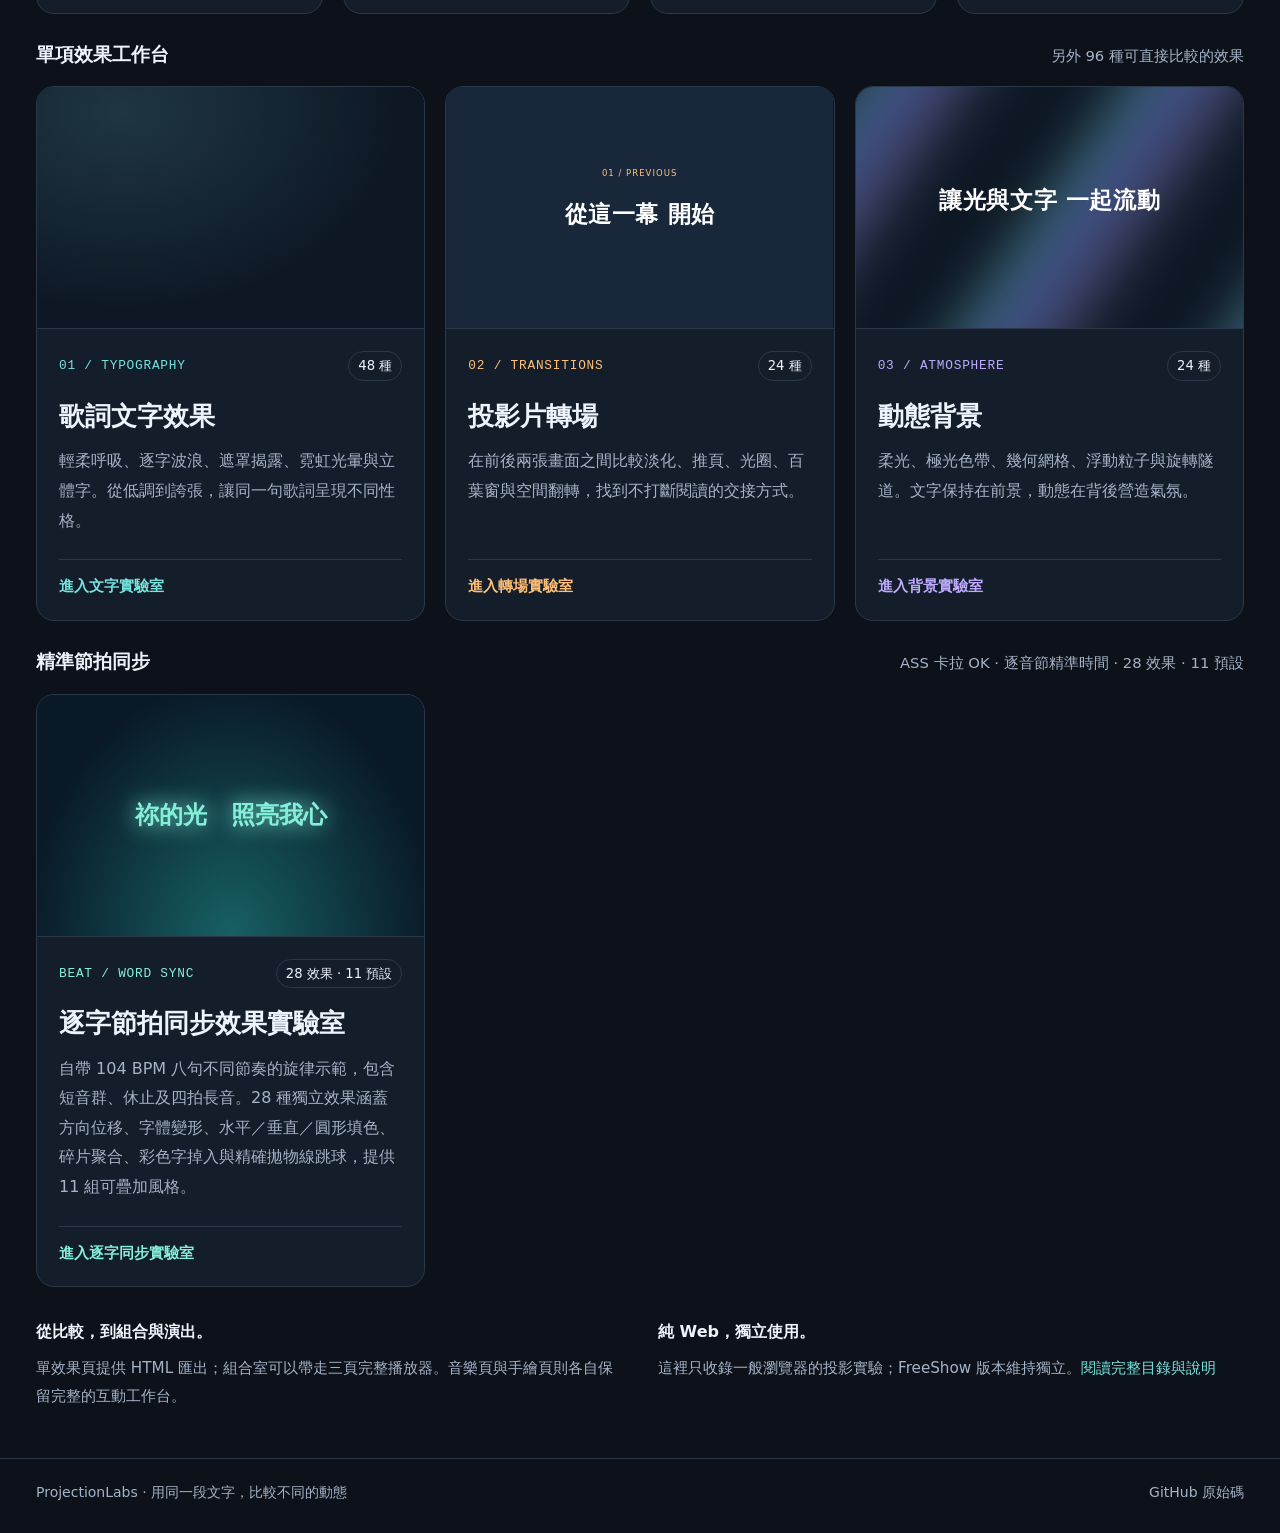
==== commit 9eb3a580: "Update home card for continuous 3D transitions" ====
--- a/index.html
+++ b/index.html
@@ -2,11 +2,11 @@
 <html lang="zh-Hant">
 <head><meta charset="utf-8"><meta name="viewport" content="width=device-width,initial-scale=1"><title>ProjectionLabs · 投影效果實驗室</title><meta name="description" content="十二個 Web 投影效果實驗室：效果組合、CSS 圖鑑、聲音動態、詩歌手繪、歌詞文字、投影片轉場與動態背景。"><link rel="icon" type="image/svg+xml" href="assets/favicon.svg"><link rel="stylesheet" href="assets/theme.css"><link rel="stylesheet" href="assets/home.css?v=20261011-3"></head>
 <body>
-<header class="site-header"><div class="container header-inner"><a class="brand" href="./"><span class="brand-mark" aria-hidden="true">P</span>ProjectionLabs</a><nav class="site-nav" aria-label="實驗室導覽"><a href="composer/">效果組合</a><a href="motion-atlas/">CSS 圖鑑</a><a href="kinetic-slides/">動態編排</a><a href="interactive-worlds/">互動敘事</a><a href="new-css/">新 CSS 技術</a><a href="html-in-canvas/">HTML Canvas</a><a href="lyrics-beat-sync/">逐字節拍</a><a href="music-motion/">音樂動態</a><a href="ink-song/">詩歌手繪</a></nav></div></header>
+<header class="site-header"><div class="container header-inner"><a class="brand" href="./"><span class="brand-mark" aria-hidden="true">P</span>ProjectionLabs</a><nav class="site-nav" aria-label="實驗室導覽"><a href="composer/">效果組合</a><a href="motion-atlas/">CSS 圖鑑</a><a href="kinetic-slides/">動態編排</a><a href="interactive-worlds/">3D 世界換場</a><a href="new-css/">新 CSS 技術</a><a href="html-in-canvas/">HTML Canvas</a><a href="lyrics-beat-sync/">逐字節拍</a><a href="music-motion/">音樂動態</a><a href="ink-song/">詩歌手繪</a></nav></div></header>
 <main class="container"><div class="home-intro"><div><p class="overline">WEB PROJECTION / MOTION STUDIES</p><h1>讓文字、畫面與光<br>找到合適的節奏。</h1><p class="intro-text">從安靜到張揚，從隨時間流動到跟著聲音反應。<br>選一個實驗室，用自己的文字開始。</p></div><div class="collection-count"><strong>12</strong><span>個獨立實驗室</span></div></div>
 <h2 class="section-heading">組合、聲音與手繪</h2>
 <div class="lab-cards imported">
-<a class="lab-link" href="interactive-worlds/" style="--card-accent:#f5d28d"><div class="lab-preview" aria-hidden="true" style="background:radial-gradient(ellipse at 30% 40%,#386651,#162c37 75%);display:grid;place-items:center"><span class="fallback" style="font-size:clamp(22px,3vw,40px);letter-spacing:.15em;color:#ffe8a5">✦ ─ ◉ ─ ✧</span></div><div class="lab-card-body"><div class="lab-card-top"><span class="lab-code">INTERACTIVE STORY WORLDS</span><span class="badge">4 世界 · 1 對照組</span></div><h2>互動敘事世界實驗室</h2><p>以聚落、行星、旅程、包浩斯幾何構圖探索同一內容；非線性導覽、講員備忘、16:9 雙視窗投影與單檔 HTML 匯出。</p><span class="enter">進入互動敘事實驗室</span></div></a>
+<a class="lab-link" href="interactive-worlds/" style="--card-accent:#f5d28d"><div class="lab-preview" aria-hidden="true" style="background:radial-gradient(ellipse at 30% 40%,#386651,#162c37 75%);display:grid;place-items:center"><span class="fallback" style="font-size:clamp(22px,3vw,40px);letter-spacing:.15em;color:#ffe8a5">✦ ─ ◉ ─ ✧</span></div><div class="lab-card-body"><div class="lab-card-top"><span class="lab-code">CONTINUOUS 3D WORLDS</span><span class="badge">4 世界 · 5 頁循環</span></div><h2>連續 3D 世界換場實驗室</h2><p>五頁歌詞對應聚落、行星、山谷與幾何舞台中的五個事件。角色與鏡頭連續移動，末頁沿環線回到首站；支援全螢幕、自訂歌詞及單檔 HTML 匯出。</p><span class="enter">進入 3D 世界換場實驗室</span></div></a>
 
 <a class="lab-link" href="composer/" style="--card-accent:#7de4cd"><div class="lab-preview" id="preview-composer" aria-hidden="true"><span class="fallback">一層一層，組合你的風格</span></div><div class="lab-card-body"><div class="lab-card-top"><span class="lab-code">MOTION COMPOSER</span><span class="badge">65 種 · 7 層</span></div><h2>動態效果組合室</h2><p>背景、字色、進場、停留、退場、光影與裝飾獨立疊加。三頁接力，匯出完整播放器。</p><span class="enter">進入效果組合室</span></div></a>
 <a class="lab-link" href="motion-atlas/" style="--card-accent:#8baaff"><div class="lab-preview" id="preview-motion-atlas" aria-hidden="true"><span class="fallback">看見每一格的變化</span></div><div class="lab-card-body"><div class="lab-card-top"><span class="lab-code">WEB MOTION ATLAS</span><span class="badge">48 種</span></div><h2>CSS 動態效果圖鑑</h2><p>低調到誇張的單效果展示。時間軸、收藏、互動與捲動效果，加上支援提示及 HTML 匯出。</p><span class="enter">進入動態效果圖鑑</span></div></a>
